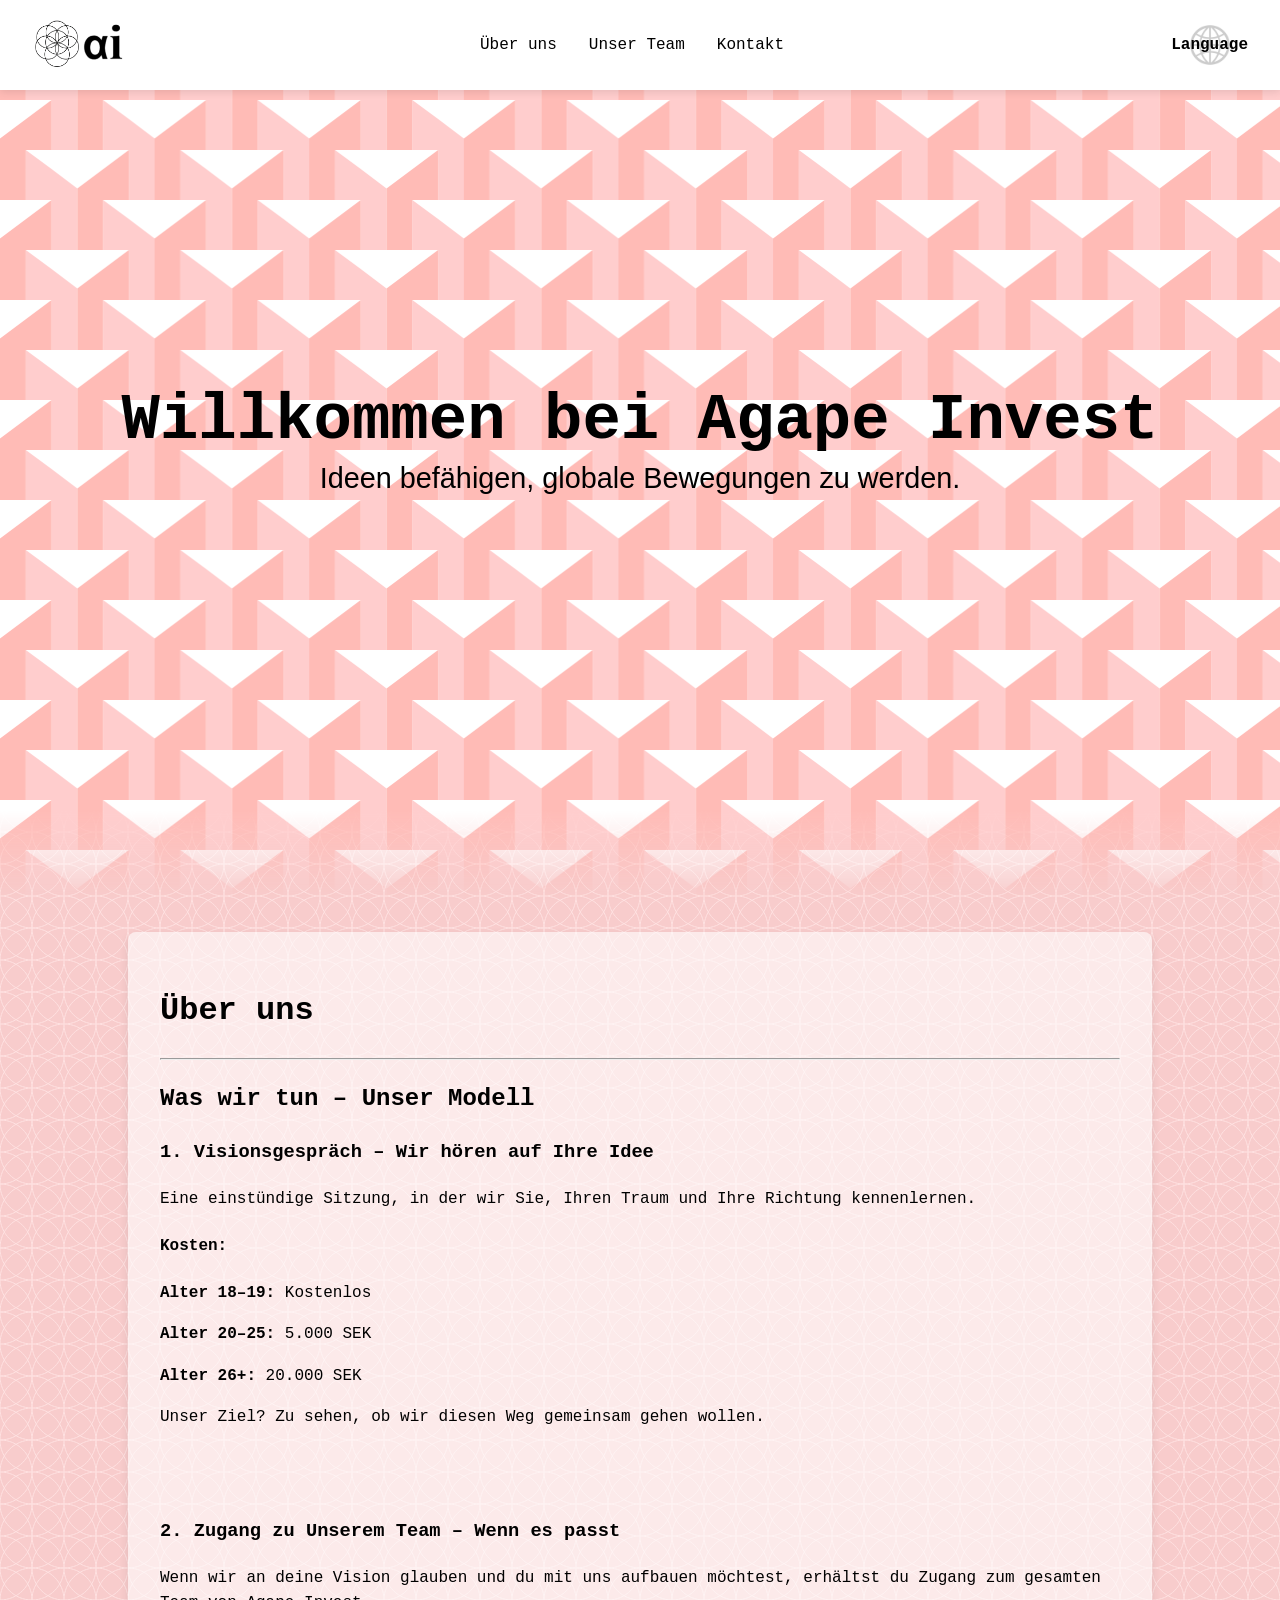
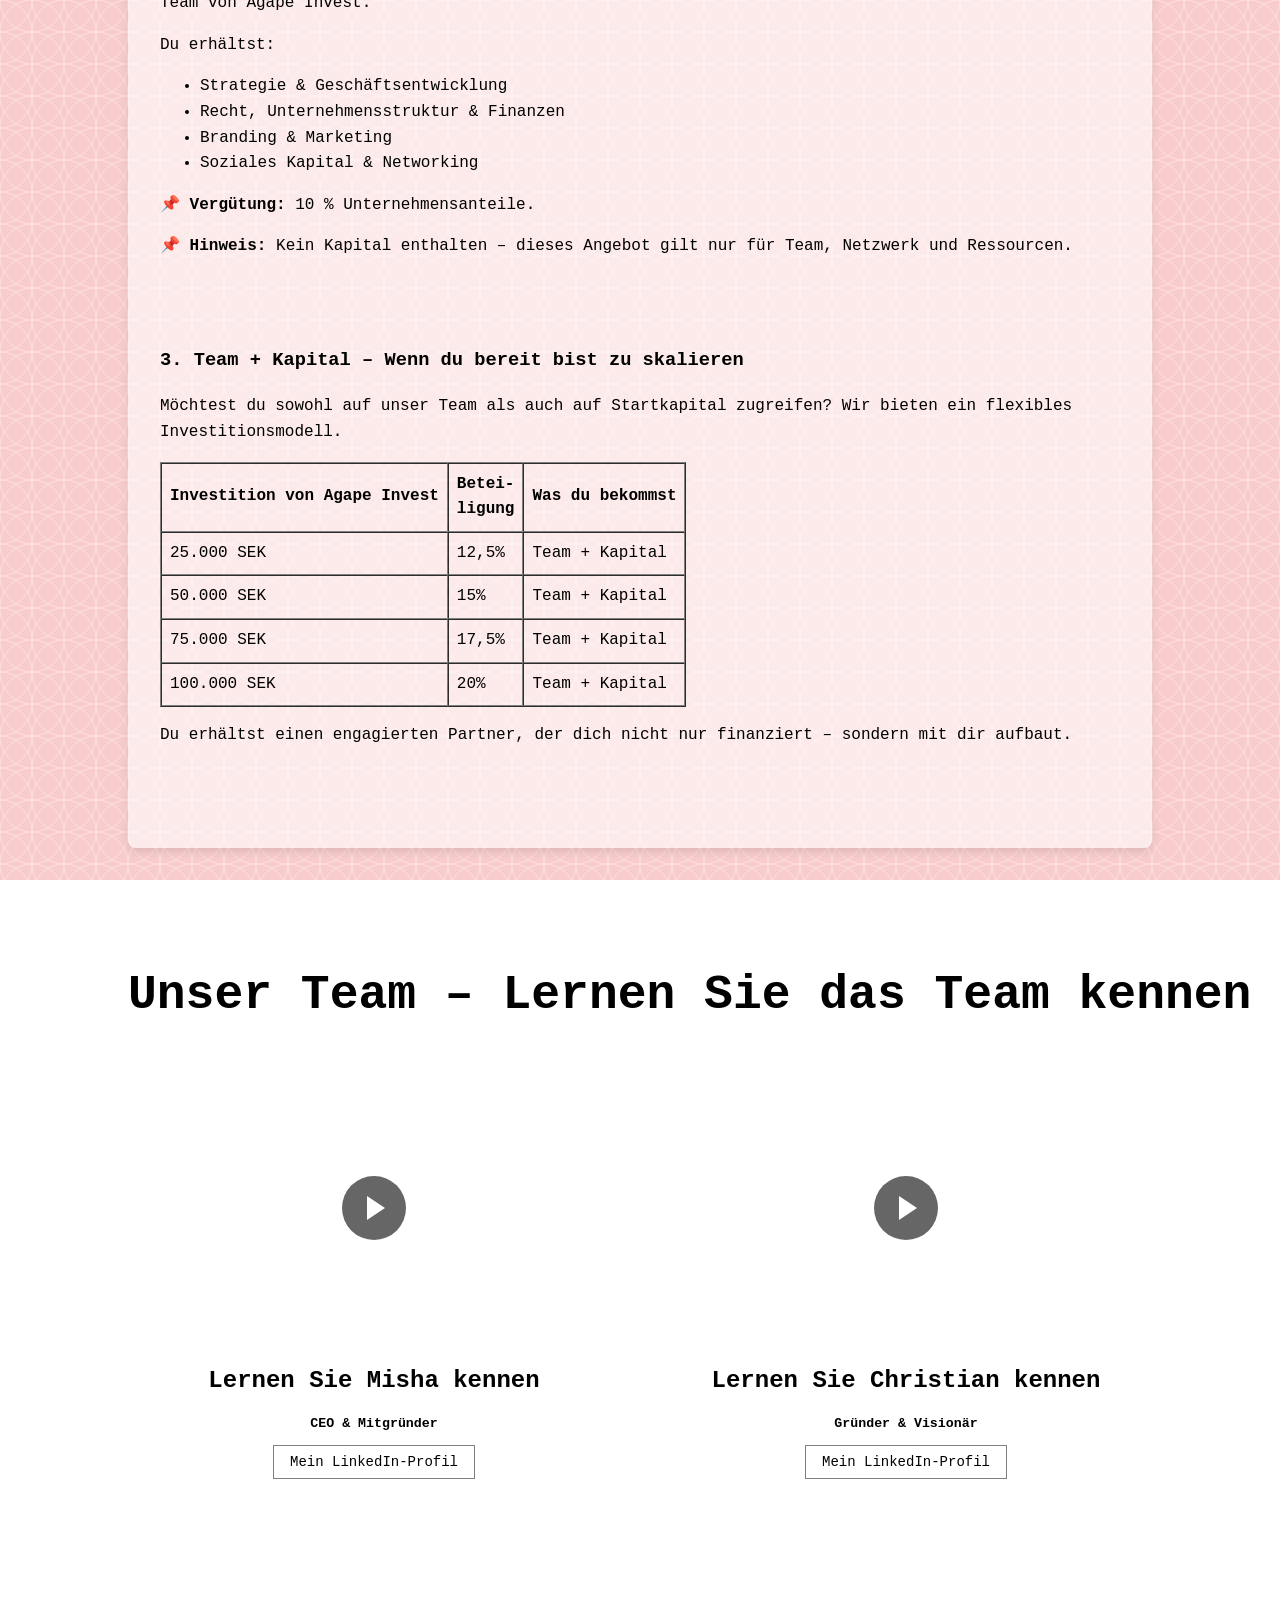
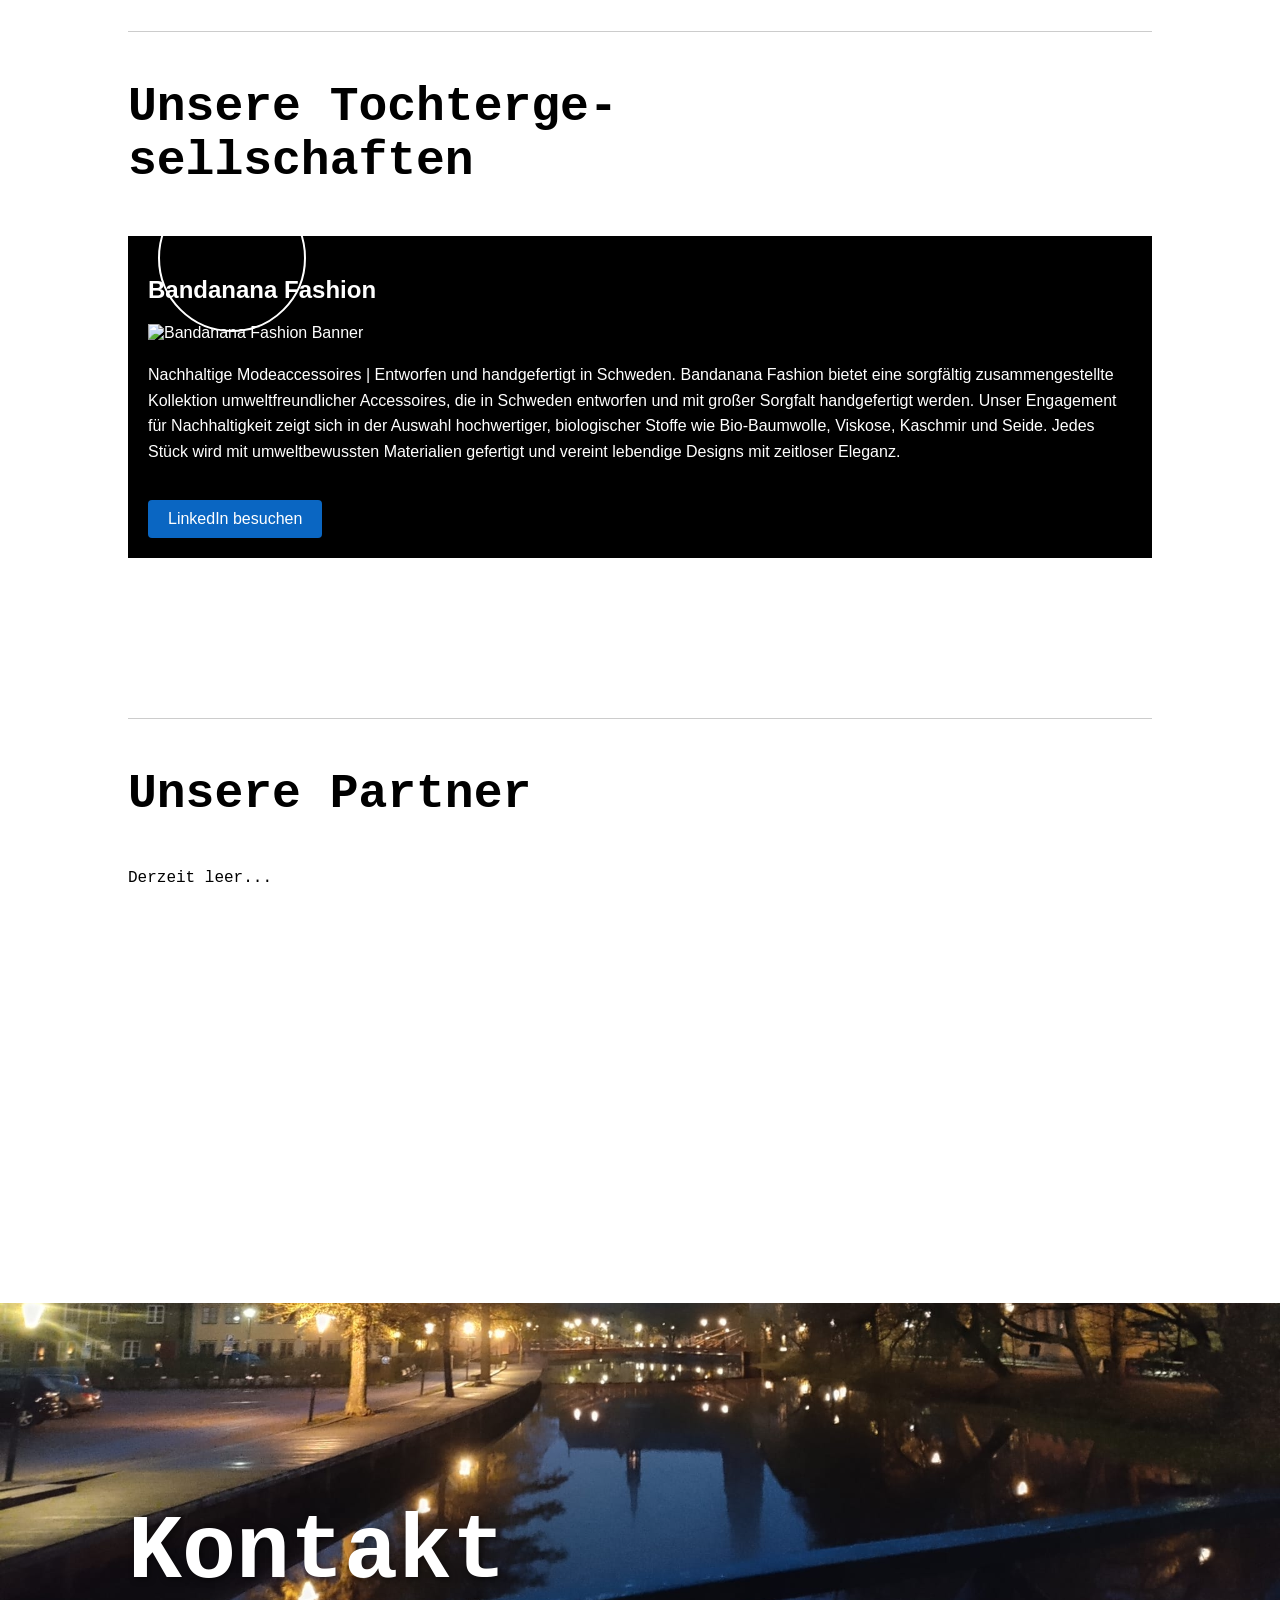
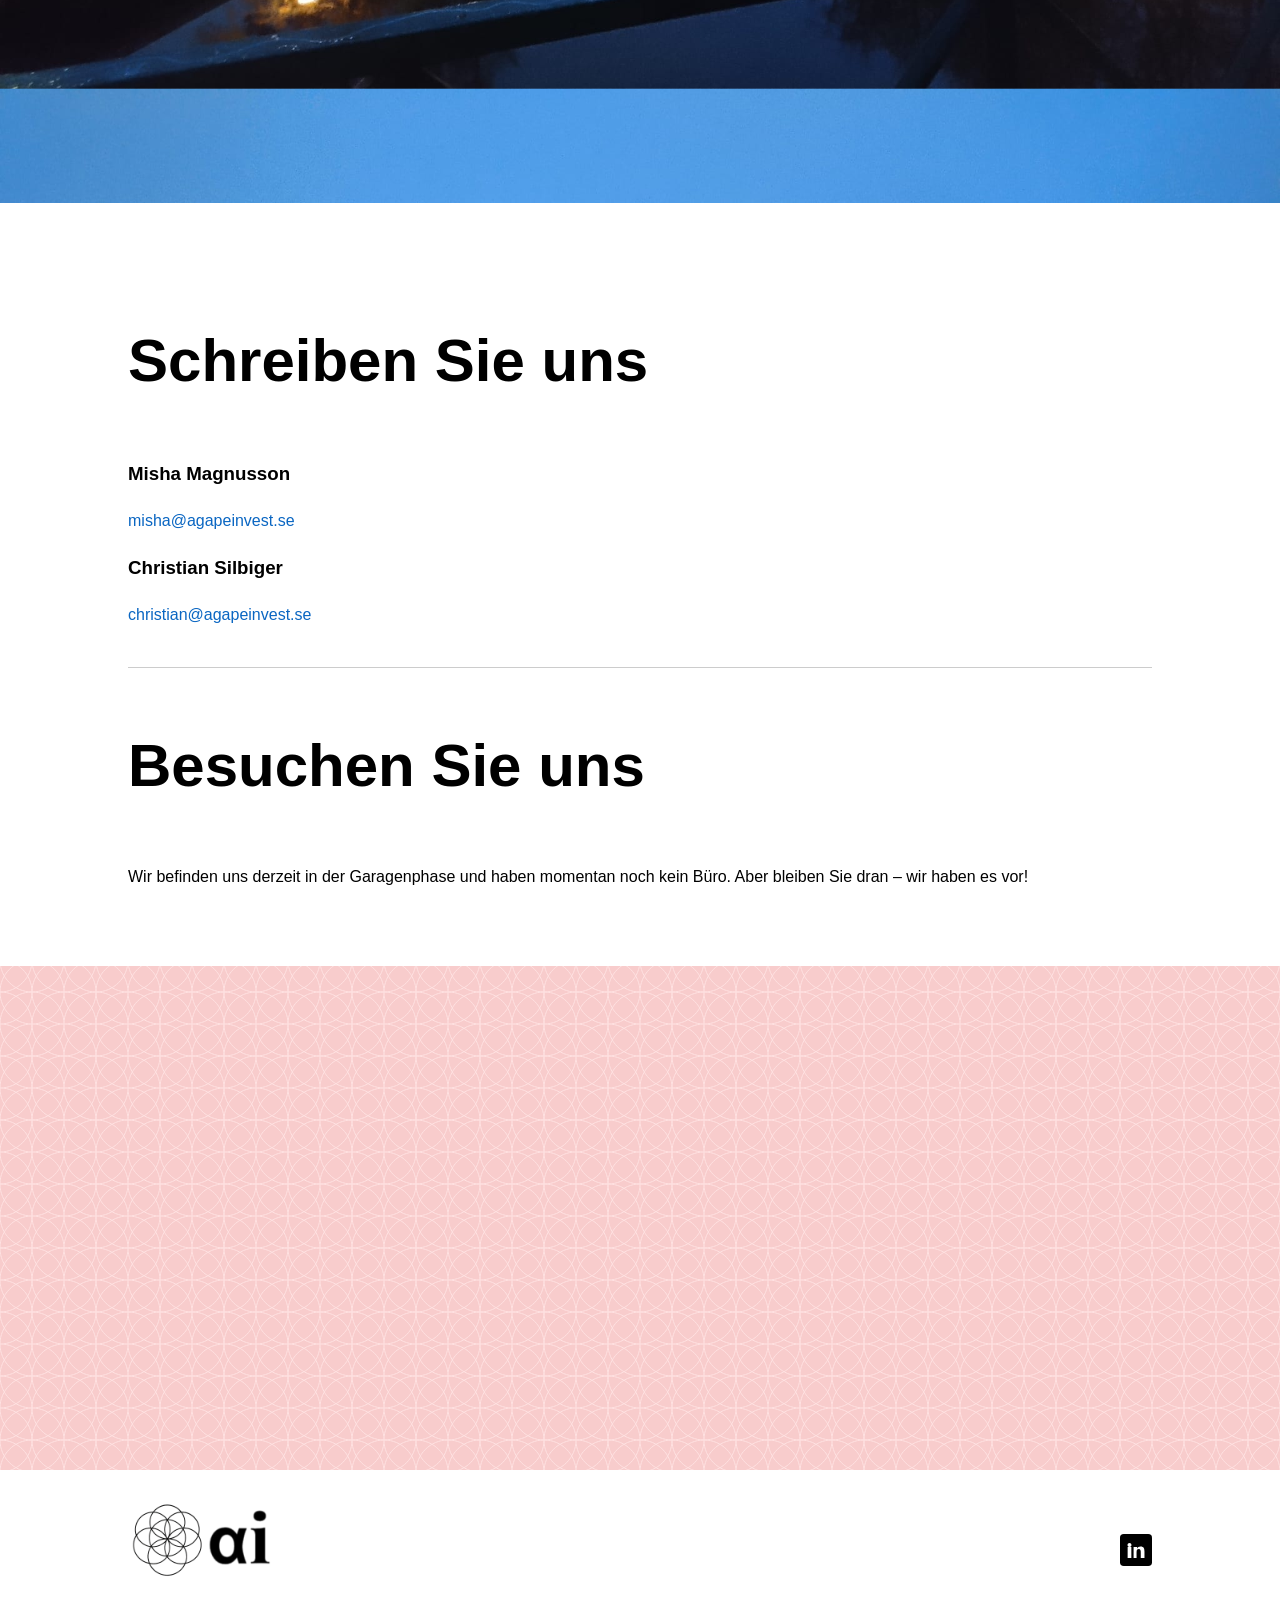
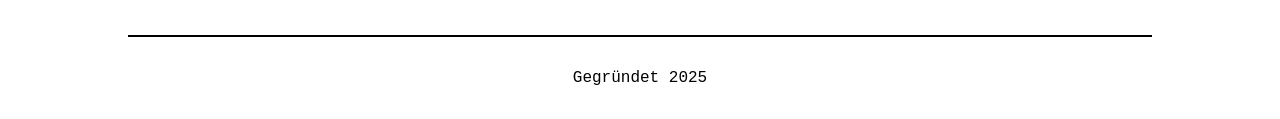
==== index-de.html @ a94f01c7 "yey les goo, its done" ====
<!DOCTYPE html>
<html lang="en">
  <head>
    <meta charset="UTF-8" />
    <meta name="viewport" content="width=device-width, initial-scale=1.0"/>
    <link rel="icon" type="image/jpeg" href="images/ai.jpeg">
    <title>Agape Invest</title>
    <link rel="stylesheet" href="styles/style.css">
    <link rel="stylesheet" href="styles/navbar/navbar.css">
    <link rel="stylesheet" href="styles/navbar/dropdown.css">
    <link rel="stylesheet" href="styles/navbar/language.css">
    <link rel="stylesheet" href="styles/hero.css">
    <link rel="stylesheet" href="styles/footer.css">
    <link rel="stylesheet" href="styles/our-team/our-team.css">
    <link rel="stylesheet" href="styles/our-team/videos.css">
    <link rel="stylesheet" href="styles/our-team/our-subsidiaries.css">
    <link rel="stylesheet" href="styles/our-team/our-partners.css">
    <link rel="stylesheet" href="styles/our-team/contact.css">
  </head>
  <body>
    <!--<header>Agape Invest</header>-->
    <div class="nav-wrapper">
      <nav id="nav">
        <div class="nav-images">
          <a href="" class="no-style">
            <img id="seed-img" src="images/seedai.png" class="nav-logo">
          </a>
        </div>
        <div class="nav-links">

          <div class="nav-about">
            <div class="dropdown">

              <a href="#about" class="nav-item">Über uns</a>
              <div class="menu">
                <div class="list">
                  <a href="#vision-meeting">Beginnen Sie mit einem Visionsgespräch</a>
                  <a href="#access-to-team">Zugang zu Team und Fachwissen</a>
                  <a href="#team-capital">Wachstum mit Kapital</a>
                </div>
              </div>

            </div>
          </div>

          <div class="nav-our-team">
            <div class="dropdown">

              <a href="#our-team" class="nav-item">Unser Team</a>
              <div class="menu">
                <div class="list">
                  <a href="#meet-the-team">Lernen Sie das Team kennen</a>
                  <a href="#our-subsidiaries">Unsere Tochtergesellschaften</a>
                  <a href="#our-partners">Unsere Partner</a>
                </div>
              </div>

            </div>
          </div>

          <div class="nav-contact">
            <div class="dropdown">

              <a href="#contact" class="nav-item">Kontakt</a>
              <div class="menu">
                <div class="list">
                  <a href="#mail-us">Mailen Sie uns</a>
                  <a href="#visit-us">Besuchen Sie uns</a>
                </div>
              </div>

            </div>
          </div>
        </div>
        <div class="nav-language">
          <div class="dropdown">

            <a href="javascript:void(0);" class="language-link"> <img src="images/language.png" alt="Globe Icon" class="lang-bg"> Language</a>
            <div class="menu">
              <div class="list">
                <a href="index.html">
                  <img src="images/flags/Flag_of_England_Flat_Round_Corner-128x128.webp" class="flag-bg" alt="English Flag">
                  <span>English</span>
                </a>
                <a href="index-sv.html">
                  <img src="images/flags/Flag_of_Sweden_Flat_Round_Corner-128x128.webp" class="flag-bg" alt="Swedish Flag">
                  <span>Swedish</span>
                </a>
                <a href="index-fr.html">
                  <img src="images/flags/Flag_of_France_Flat_Round_Corner-128x128.webp" class="flag-bg" alt="French Flag">
                  <span>French</span>
                </a>
                <a href="index-de.html">
                  <img src="images/flags/Flag_of_Austria_Flat_Round_Corner-128x128.webp" class="flag-bg" alt="German Flag">
                  <span>German</span>
                </a>
                <a href="index-es.html">
                  <img src="images/flags/Flag_of_Chile_Flat_Round_Corner-128x128.webp" class="flag-bg" alt="Spanish Flag">
                  <span>Spanish</span>
                </a>
              </div>
            </div>

          </div>
        </div>
      </nav>
    </div>



    <!--
    <div id="home" class="header-wrapper">
      <img src="images/agape.png" class="image left">
      <img src="images/seed.png" class="image center">
      <img src="images/invest.png" class="image right">
    </div>
    -->
    <section id="home" class="hero">
      <!-- <img src="images/seed.png" class="hero-bg" id="hero-bg" alt="Background Image" /> -->
      <div class="hero-content">
        <h1>Willkommen bei Agape Invest</h1>
        <p id="hero-text" class="typing-paragraph" data-full-text="Ideen befähigen, globale Bewegungen zu werden.">
          <span id="hero-line"></span><!-- <span class="cursor">|</span> -->
        </p>
      </div>
    </section>

    <!-- Centered red line! -->
    <!--
      <div style="
      position: fixed;
      top: 0;
      left: 50%;
      transform: translateX(-50%);
      width: 2px;
      height: 100vh;
      background-color: rgba(255, 0, 0, 0.8);
      z-index: 9999;
      pointer-events: none;
    "></div>
    -->

    <div class="content-box">
      <h1 id="about"> Über uns</h1>
      <hr>

      <h2>Was wir tun – Unser Modell</h2>

      <section id="vision-meeting" class="highlight-target">
        <h3>1. Visionsgespräch – Wir hören auf Ihre Idee</h3>
        <p>Eine einstündige Sitzung, in der wir Sie, Ihren Traum und Ihre Richtung kennenlernen.</p>
        <h4>Kosten:</h4>
        <p><strong>Alter 18–19:</strong> Kostenlos</p>
        <p><strong>Alter 20–25:</strong> 5.000 SEK</p>
        <p><strong>Alter 26+:</strong> 20.000 SEK</p>
        <p>Unser Ziel? Zu sehen, ob wir diesen Weg gemeinsam gehen wollen.</p>
        <br><br>
        </section>

        <section id="access-to-team" class="highlight-target">
          <h3>2. Zugang zu Unserem Team – Wenn es passt</h3>
          <p>Wenn wir an deine Vision glauben und du mit uns aufbauen möchtest, erhältst du Zugang zum gesamten Team von Agape Invest.</p>
          <p>Du erhältst:</p>
          <ul>
            <li>Strategie & Geschäftsentwicklung</li>
            <li>Recht, Unternehmensstruktur & Finanzen</li>
            <li>Branding & Marketing</li>
            <li>Soziales Kapital & Networking</li>
          </ul>
          <p>📌 <strong>Vergütung:</strong> 10 % Unternehmensanteile.</p>
          <p>📌 <strong>Hinweis:</strong> Kein Kapital enthalten – dieses Angebot gilt nur für Team, Netzwerk und Ressourcen.</p>
          <br><br>
        </section>

        <section id="team-capital" class="highlight-target">
          <h3>3. Team + Kapital – Wenn du bereit bist zu skalieren</h3>
          <p>Möchtest du sowohl auf unser Team als auch auf Startkapital zugreifen? Wir bieten ein flexibles Investitionsmodell.</p>

          <table border="1" cellpadding="8" cellspacing="0">
            <thead>
              <tr>
                <th>Investition von Agape Invest</th>
                <th>Betei-<br>ligung</th>
                <th>Was du bekommst</th>
              </tr>
            </thead>
            <tbody>
              <tr>
                <td>25.000 SEK</td>
                <td>12,5%</td>
                <td>Team + Kapital</td>
              </tr>
              <tr>
                <td>50.000 SEK</td>
                <td>15%</td>
                <td>Team + Kapital</td>
              </tr>
              <tr>
                <td>75.000 SEK</td>
                <td>17,5%</td>
                <td>Team + Kapital</td>
              </tr>
              <tr>
                <td>100.000 SEK</td>
                <td>20%</td>
                <td>Team + Kapital</td>
              </tr>
            </tbody>
          </table>

          <p>Du erhältst einen engagierten Partner, der dich nicht nur finanziert – sondern mit dir aufbaut.</p>
          <br><br>
        </section>


    </div>
    <section id="our-team">

      <section id="meet-the-team">
        <h1>Unser Team – Lernen Sie das Team kennen</h1>
        <div class="team-container">
          <div class="team-member">
            <div class="video-wrapper">

              <div class="video-hover-wrapper" data-video-id="C7T8dcr-il0">
                <div class="video-placeholder" style="background-image: url('https://img.youtube.com/vi/C7T8dcr-il0/maxresdefault.jpg');">
                  <div class="play-icon-circle">
                    <div class="play-triangle"></div>
                  </div>
                </div>
              </div>
            </div>

            <h2>Lernen Sie Misha kennen</h2>
            <h5>CEO & Mitgründer</h5>
            <a 
              href="https://www.linkedin.com/in/misha-magnusson/" 
              target="_blank" 
              rel="noopener noreferrer"
              class="my-linkedin-button">
              Mein LinkedIn-Profil
            </a>
          </div>
          <div class="team-member">
            <div class="video-wrapper">

              <div class="video-hover-wrapper" data-video-id="n7OD3JF3KKk">
                <div class="video-placeholder" style="background-image: url('https://img.youtube.com/vi/n7OD3JF3KKk/maxresdefault.jpg');">
                  <div class="play-icon-circle">
                    <div class="play-triangle"></div>
                  </div>
                </div>
              </div>

              

            </div>
            <h2>Lernen Sie Christian kennen</h2>
            <h5>Gründer & Visionär</h5>
            <a 
              href="https://www.linkedin.com/in/christian-c-silbiger-104395300/" 
              target="_blank" 
              rel="noopener noreferrer"
              class="my-linkedin-button">
              Mein LinkedIn-Profil
            </a>
          </div>
        </div>
      </section>

      <hr class="tray-divider"/>

      <section id="our-subsidiaries">
        <h1>Unsere Tochterge-<br>sellschaften</h1>
          <div class="subsidiaries-container">
          <div class="subsidiary-member">
            <h2>Bandanana Fashion</h2>
            <div class="banner-container">
              <img src="https://media.licdn.com/dms/image/v2/D4E3DAQGY0_gF3sNJtQ/image-scale_191_1128/B4EZbkVwMvGkAc-/0/1747587651090/bandanana_fashion_cover?e=1749643200&v=beta&t=gt-DUryI7_pTdpTUEeHLd0-GWGGUbxZAPQbKTUPE7W4" alt="Bandanana Fashion Banner" class="banner-image">
              <img src="https://media.licdn.com/dms/image/v2/D4E0BAQEj2wF5Yu1WlQ/company-logo_200_200/B4EZbmSu.9HAAI-/0/1747620393783?e=1754524800&v=beta&t=8MTlCr7wx345Im-RK-vePIahqhZpPleBPj4eEZo8wAA" alt="Bandanana Fashion Logo" class="profile-image">
            </div>
            <p>
              Nachhaltige Modeaccessoires | Entworfen und handgefertigt in Schweden. Bandanana Fashion bietet eine sorgfältig zusammengestellte Kollektion umweltfreundlicher Accessoires, die in Schweden entworfen und mit großer Sorgfalt handgefertigt werden. Unser Engagement für Nachhaltigkeit zeigt sich in der Auswahl hochwertiger, biologischer Stoffe wie Bio-Baumwolle, Viskose, Kaschmir und Seide. Jedes Stück wird mit umweltbewussten Materialien gefertigt und vereint lebendige Designs mit zeitloser Eleganz.
            </p>
            <a href="https://www.linkedin.com/company/bandanana-fashion/" target="_blank" class="linkedin-button">LinkedIn besuchen</a>
          </div>
        </div>
      </section>

      <hr class="tray-divider" />

      <section id="our-partners">
        <h1>Unsere Partner</h1>
        <p class="our-team-paragraph">Derzeit leer...</p>
      </section>


    </section>

    <section id="contact-banner">
      <h1>Kontakt</h1>
    </section>

    <section id="contact">
      <div class="contact-wrapper">

        <h2 id="mail-us">Schreiben Sie uns</h2>

        <div class="contact-person">
          <h3>Misha Magnusson</h3>
          <p><a href="mailto:misha@agapeinvest.se">misha@agapeinvest.se</a></p>
        </div>

        <div class="contact-person">
          <h3>Christian Silbiger</h3>
          <p><a href="mailto:christian@agapeinvest.se">christian@agapeinvest.se</a></p>
        </div>

        <hr class="tray-divider"/>

        <h2 id="visit-us">Besuchen Sie uns</h2>
        <p>
          Wir befinden uns derzeit in der Garagenphase und haben momentan noch kein Büro. Aber bleiben Sie dran – wir haben es vor!
        </p>
      </div>
    </section>

    <br><br><br><br><br><br><br><br><br><br><br><br><br><br><br><br><br><br><br><br><br><br><br><br><br><br><br><br>


    <script src="scripts/script.js"></script>
    <script src="scripts/highlight-on-click.js"></script>
    <script src="scripts/video-thumnails.js"></script>
    <script src="scripts/hero.js"></script>

    <footer class="footer">

      <div class="footer-bar">
        <div class="footer-logo">
          <img src="images/seedai.png">
        </div>

        <a href="https://www.linkedin.com/company/agape-invest/" target="_blank" class="linkedin-icon" aria-label="LinkedIn">
          <svg xmlns="http://www.w3.org/2000/svg" width="32" height="32" viewBox="0 0 34 34" fill="white">
            <rect width="34" height="34" rx="4" fill="black"/>
            <path d="M8.118 13.882H12.057V25.5H8.118V13.882ZM10.088 9.5C11.26 9.5 12.2 10.452 12.2 11.635C12.2 12.818 11.26 13.765 10.088 13.765C8.915 13.765 7.976 12.818 7.976 11.635C7.976 10.452 8.915 9.5 10.088 9.5ZM14.44 13.882H18.17V15.378H18.224C18.742 14.42 20.004 13.412 21.787 13.412C25.444 13.412 25.999 15.782 25.999 19.112V25.5H22.06V19.843C22.06 18.155 22.02 15.975 19.97 15.975C17.88 15.975 17.582 17.628 17.582 19.729V25.5H14.44V13.882Z" fill="white"/>
          </svg>
        </a>
      </div>

      <hr class="footer-line" />
      <p class="footer-text">Gegründet 2025</p>
    </footer>
  </body>
</html>
---- styles/style.css ----
html {
  scroll-padding-top: 19rem;
  scroll-behavior: smooth;
}
@media (max-width: 800px) {
  .nav-wrapper {
    font-size: 0.4rem !important;
  }
}
body {
  margin: 0;
  /* background-color: #34623F; */
  font-family: 'Courier New', Courier, monospace;
  /* background-image: url("data:image/svg+xml,<svg id='patternId' width='100%' height='100%' xmlns='http://www.w3.org/2000/svg'><defs><pattern id='a' patternUnits='userSpaceOnUse' width='70' height='8' patternTransform='scale(2) rotate(0)'><rect x='0' y='0' width='100%' height='100%' fill='hsla(240,6.7%,17.6%,1)'/><path d='M-.02 22c8.373 0 11.938-4.695 16.32-9.662C20.785 7.258 25.728 2 35 2c9.272 0 14.215 5.258 18.7 10.338C58.082 17.305 61.647 22 70.02 22M-.02 14.002C8.353 14 11.918 9.306 16.3 4.339 20.785-.742 25.728-6 35-6 44.272-6 49.215-.742 53.7 4.339c4.382 4.967 7.947 9.661 16.32 9.664M70 6.004c-8.373-.001-11.918-4.698-16.3-9.665C49.215-8.742 44.272-14 35-14c-9.272 0-14.215 5.258-18.7 10.339C11.918 1.306 8.353 6-.02 6.002'  stroke-width='1' stroke='%2334623fff' fill='none'/></pattern></defs><rect width='800%' height='800%' transform='translate(0,0)' fill='url(%23a)'/></svg>") */
  /* background-image: url("data:image/svg+xml,<svg id='patternId' width='100%' height='100%' xmlns='http://www.w3.org/2000/svg'><defs><pattern id='a' patternUnits='userSpaceOnUse' width='50' height='50' patternTransform='scale(2) rotate(0)'><rect x='0' y='0' width='100%' height='100%' fill='hsla(240,6.7%,17.6%,1)'/><path d='M0 3a22 22 0 1 0 22 22c0-1.15-.17-2.24-.34-3.33-.36-.06-.74-.05-1.1-.12-.32-.07-.62-.21-.94-.29.23 1.21.38 2.46.38 3.74A20 20 0 1 1 0 5.01c1.28 0 2.53.15 3.74.37-.08-.32-.23-.62-.3-.95-.06-.35-.04-.74-.1-1.1C2.24 3.17 1.15 3 0 3Zm50 0a22 22 0 0 0-22 22c0 1.15.17 2.24.34 3.33.36.06.74.05 1.1.12.32.07.62.21.94.29A20.02 20.02 0 0 1 30 25 20 20 0 0 1 50 5.01 20 20 0 1 1 50 45a20.1 20.1 0 0 1-3.74-.38c.08.33.23.62.3.95.06.35.04.73.1 1.1 1.1.16 2.2.33 3.34.33a22 22 0 1 0 0-44ZM0 7a18 18 0 1 0 18 18c0-1.54-.25-3.01-.61-4.43-.31-.12-.65-.17-.95-.3-.52-.22-.98-.54-1.48-.8A15.87 15.87 0 0 1 16 25 16 16 0 1 1 0 9c1.95 0 3.8.4 5.53 1.04-.26-.5-.58-.95-.8-1.48-.13-.3-.18-.64-.3-.94A17.86 17.86 0 0 0 0 7Zm50 0a18 18 0 0 0-18 18c0 1.54.25 3.01.61 4.43.32.12.66.17.96.3.52.22.97.54 1.47.8A15.87 15.87 0 0 1 34 25a16 16 0 1 1 16 16c-1.95 0-3.8-.4-5.53-1.04.26.5.58.95.8 1.48.13.3.18.64.3.95 1.41.36 2.88.61 4.43.61a18 18 0 0 0 0-36ZM0 11a14 14 0 1 0 14 14 13.9 13.9 0 0 0-2.23-7.52c-.8-.61-1.61-1.21-2.32-1.93-.72-.7-1.32-1.52-1.93-2.33A13.9 13.9 0 0 0 0 11Zm50 0a14 14 0 0 0-14 14 13.9 13.9 0 0 0 2.23 7.52c.8.61 1.62 1.21 2.33 1.92s1.31 1.53 1.92 2.33A13.9 13.9 0 0 0 50 39a14 14 0 0 0 0-28ZM0 13.03A11.94 11.94 0 0 1 12 25a12 12 0 0 1-24 0A12 12 0 0 1 0 13.03Zm50 0A11.94 11.94 0 0 1 62 25a12 12 0 0 1-24 0 12 12 0 0 1 12-11.97ZM0 15a10 10 0 1 0 0 20 10 10 0 0 0 0-20Zm50 0a10 10 0 1 0 0 20 10 10 0 0 0 0-20zM0 17a8 8 0 1 1 0 16 8 8 0 0 1 0-16zm50 0a8 8 0 1 1 0 16 8 8 0 0 1 0-16zM0 19a6 6 0 1 0 0 12 6 6 0 0 0 0-12Zm50 0a6 6 0 1 0 0 12 6 6 0 0 0 0-12zM0 21a4 4 0 1 1 0 8 4 4 0 0 1 0-8zm50 0a4 4 0 1 1 0 8 4 4 0 0 1 0-8z'  stroke-width='1' stroke='none' fill='hsla(47,80.9%,61%,1)'/><path d='M25-22a22 22 0 1 0 0 44c1.15 0 2.24-.17 3.33-.34.06-.36.05-.74.12-1.1.07-.32.21-.62.29-.94-1.21.23-2.46.38-3.74.38A20 20 0 1 1 45 0c0 1.28-.15 2.52-.38 3.74.33-.08.62-.23.95-.3.35-.06.73-.04 1.1-.1.16-1.1.33-2.19.33-3.34a22 22 0 0 0-22-22Zm0 4a18 18 0 1 0 0 36c1.54 0 3.01-.25 4.43-.61.12-.31.17-.65.3-.95.22-.52.54-.98.8-1.48A15.87 15.87 0 0 1 25 16 16 16 0 1 1 41 0c0 1.95-.4 3.8-1.04 5.53.5-.26.95-.58 1.48-.8.3-.13.64-.18.95-.3.36-1.41.61-2.88.61-4.43a18 18 0 0 0-18-18Zm0 4a14 14 0 0 0 0 28 13.9 13.9 0 0 0 7.52-2.23c.61-.8 1.21-1.61 1.92-2.32.71-.72 1.53-1.32 2.33-1.93A13.9 13.9 0 0 0 39 0a14 14 0 0 0-14-14Zm0 2.03A11.94 11.94 0 0 1 37 0a12 12 0 0 1-24 0 12 12 0 0 1 12-11.97ZM25-10a10 10 0 1 0 0 20 10 10 0 0 0 0-20zm0 2a8 8 0 1 1 0 16 8 8 0 0 1 0-16zm0 2a6 6 0 1 0 0 12 6 6 0 0 0 0-12zm0 2a4 4 0 1 1 0 8 4 4 0 0 1 0-8zm0 32c-1.15 0-2.24.17-3.33.34-.06.36-.05.74-.12 1.1-.07.33-.21.63-.3.95 1.22-.23 2.46-.38 3.75-.38A20 20 0 1 1 5 50c0-1.28.15-2.52.38-3.74-.33.08-.62.23-.95.3-.35.06-.73.04-1.1.1C3.17 47.77 3 48.85 3 50a22 22 0 1 0 22-22Zm0 4c-1.54 0-3.01.26-4.43.63-.12.3-.17.63-.3.93-.22.52-.54.98-.8 1.48A15.87 15.87 0 0 1 25 34 16 16 0 1 1 9 50c0-1.95.4-3.8 1.04-5.53-.5.26-.95.58-1.48.8-.3.13-.64.18-.95.3A17.84 17.84 0 0 0 7 50a18 18 0 1 0 18-18Zm0 4a13.9 13.9 0 0 0-7.52 2.23c-.61.8-1.21 1.62-1.93 2.33-.7.71-1.52 1.31-2.33 1.92A13.9 13.9 0 0 0 11 50a14 14 0 1 0 14-14Zm0 2.03A11.94 11.94 0 0 1 37 50a12 12 0 0 1-24 0 12 12 0 0 1 12-11.97ZM25 40a10 10 0 1 0 0 20 10 10 0 0 0 0-20Zm0 2a8 8 0 1 1 0 16 8 8 0 0 1 0-16zm0 2a6 6 0 1 0 0 12 6 6 0 0 0 0-12zm0 2a4 4 0 1 1 0 8 4 4 0 0 1 0-8z'  stroke-width='1' stroke='none' fill='%2334623fff'/></pattern></defs><rect width='800%' height='800%' transform='translate(0,0)' fill='url(%23a)'/></svg>") */
  /* background-image: url("data:image/svg+xml,<svg id='patternId' width='100%' height='100%' xmlns='http://www.w3.org/2000/svg'><defs><pattern id='a' patternUnits='userSpaceOnUse' width='50' height='50' patternTransform='scale(2) rotate(0)'><rect x='0' y='0' width='100%' height='100%' fill='%23261132ff'/><path d='M0 3a22 22 0 1 0 22 22c0-1.15-.17-2.24-.34-3.33-.36-.06-.74-.05-1.1-.12-.32-.07-.62-.21-.94-.29.23 1.21.38 2.46.38 3.74A20 20 0 1 1 0 5.01c1.28 0 2.53.15 3.74.37-.08-.32-.23-.62-.3-.95-.06-.35-.04-.74-.1-1.1C2.24 3.17 1.15 3 0 3Zm50 0a22 22 0 0 0-22 22c0 1.15.17 2.24.34 3.33.36.06.74.05 1.1.12.32.07.62.21.94.29A20.02 20.02 0 0 1 30 25 20 20 0 0 1 50 5.01 20 20 0 1 1 50 45a20.1 20.1 0 0 1-3.74-.38c.08.33.23.62.3.95.06.35.04.73.1 1.1 1.1.16 2.2.33 3.34.33a22 22 0 1 0 0-44ZM0 7a18 18 0 1 0 18 18c0-1.54-.25-3.01-.61-4.43-.31-.12-.65-.17-.95-.3-.52-.22-.98-.54-1.48-.8A15.87 15.87 0 0 1 16 25 16 16 0 1 1 0 9c1.95 0 3.8.4 5.53 1.04-.26-.5-.58-.95-.8-1.48-.13-.3-.18-.64-.3-.94A17.86 17.86 0 0 0 0 7Zm50 0a18 18 0 0 0-18 18c0 1.54.25 3.01.61 4.43.32.12.66.17.96.3.52.22.97.54 1.47.8A15.87 15.87 0 0 1 34 25a16 16 0 1 1 16 16c-1.95 0-3.8-.4-5.53-1.04.26.5.58.95.8 1.48.13.3.18.64.3.95 1.41.36 2.88.61 4.43.61a18 18 0 0 0 0-36ZM0 11a14 14 0 1 0 14 14 13.9 13.9 0 0 0-2.23-7.52c-.8-.61-1.61-1.21-2.32-1.93-.72-.7-1.32-1.52-1.93-2.33A13.9 13.9 0 0 0 0 11Zm50 0a14 14 0 0 0-14 14 13.9 13.9 0 0 0 2.23 7.52c.8.61 1.62 1.21 2.33 1.92s1.31 1.53 1.92 2.33A13.9 13.9 0 0 0 50 39a14 14 0 0 0 0-28ZM0 13.03A11.94 11.94 0 0 1 12 25a12 12 0 0 1-24 0A12 12 0 0 1 0 13.03Zm50 0A11.94 11.94 0 0 1 62 25a12 12 0 0 1-24 0 12 12 0 0 1 12-11.97ZM0 15a10 10 0 1 0 0 20 10 10 0 0 0 0-20Zm50 0a10 10 0 1 0 0 20 10 10 0 0 0 0-20zM0 17a8 8 0 1 1 0 16 8 8 0 0 1 0-16zm50 0a8 8 0 1 1 0 16 8 8 0 0 1 0-16zM0 19a6 6 0 1 0 0 12 6 6 0 0 0 0-12Zm50 0a6 6 0 1 0 0 12 6 6 0 0 0 0-12zM0 21a4 4 0 1 1 0 8 4 4 0 0 1 0-8zm50 0a4 4 0 1 1 0 8 4 4 0 0 1 0-8z'  stroke-width='1' stroke='none' fill='%23d8d8f6ff'/><path d='M25-22a22 22 0 1 0 0 44c1.15 0 2.24-.17 3.33-.34.06-.36.05-.74.12-1.1.07-.32.21-.62.29-.94-1.21.23-2.46.38-3.74.38A20 20 0 1 1 45 0c0 1.28-.15 2.52-.38 3.74.33-.08.62-.23.95-.3.35-.06.73-.04 1.1-.1.16-1.1.33-2.19.33-3.34a22 22 0 0 0-22-22Zm0 4a18 18 0 1 0 0 36c1.54 0 3.01-.25 4.43-.61.12-.31.17-.65.3-.95.22-.52.54-.98.8-1.48A15.87 15.87 0 0 1 25 16 16 16 0 1 1 41 0c0 1.95-.4 3.8-1.04 5.53.5-.26.95-.58 1.48-.8.3-.13.64-.18.95-.3.36-1.41.61-2.88.61-4.43a18 18 0 0 0-18-18Zm0 4a14 14 0 0 0 0 28 13.9 13.9 0 0 0 7.52-2.23c.61-.8 1.21-1.61 1.92-2.32.71-.72 1.53-1.32 2.33-1.93A13.9 13.9 0 0 0 39 0a14 14 0 0 0-14-14Zm0 2.03A11.94 11.94 0 0 1 37 0a12 12 0 0 1-24 0 12 12 0 0 1 12-11.97ZM25-10a10 10 0 1 0 0 20 10 10 0 0 0 0-20zm0 2a8 8 0 1 1 0 16 8 8 0 0 1 0-16zm0 2a6 6 0 1 0 0 12 6 6 0 0 0 0-12zm0 2a4 4 0 1 1 0 8 4 4 0 0 1 0-8zm0 32c-1.15 0-2.24.17-3.33.34-.06.36-.05.74-.12 1.1-.07.33-.21.63-.3.95 1.22-.23 2.46-.38 3.75-.38A20 20 0 1 1 5 50c0-1.28.15-2.52.38-3.74-.33.08-.62.23-.95.3-.35.06-.73.04-1.1.1C3.17 47.77 3 48.85 3 50a22 22 0 1 0 22-22Zm0 4c-1.54 0-3.01.26-4.43.63-.12.3-.17.63-.3.93-.22.52-.54.98-.8 1.48A15.87 15.87 0 0 1 25 34 16 16 0 1 1 9 50c0-1.95.4-3.8 1.04-5.53-.5.26-.95.58-1.48.8-.3.13-.64.18-.95.3A17.84 17.84 0 0 0 7 50a18 18 0 1 0 18-18Zm0 4a13.9 13.9 0 0 0-7.52 2.23c-.61.8-1.21 1.62-1.93 2.33-.7.71-1.52 1.31-2.33 1.92A13.9 13.9 0 0 0 11 50a14 14 0 1 0 14-14Zm0 2.03A11.94 11.94 0 0 1 37 50a12 12 0 0 1-24 0 12 12 0 0 1 12-11.97ZM25 40a10 10 0 1 0 0 20 10 10 0 0 0 0-20Zm0 2a8 8 0 1 1 0 16 8 8 0 0 1 0-16zm0 2a6 6 0 1 0 0 12 6 6 0 0 0 0-12zm0 2a4 4 0 1 1 0 8 4 4 0 0 1 0-8z'  stroke-width='1' stroke='none' fill='%233e2f5bff'/></pattern></defs><rect width='800%' height='800%' transform='translate(0,0)' fill='url(%23a)'/></svg>") */
  /* background-image: url("data:image/svg+xml,<svg id='patternId' width='100%' height='100%' xmlns='http://www.w3.org/2000/svg'><defs><pattern id='a' patternUnits='userSpaceOnUse' width='50' height='50' patternTransform='scale(2) rotate(0)'><rect x='0' y='0' width='100%' height='100%' fill='%2334623fff'/><path d='M0 3a22 22 0 1 0 22 22c0-1.15-.17-2.24-.34-3.33-.36-.06-.74-.05-1.1-.12-.32-.07-.62-.21-.94-.29.23 1.21.38 2.46.38 3.74A20 20 0 1 1 0 5.01c1.28 0 2.53.15 3.74.37-.08-.32-.23-.62-.3-.95-.06-.35-.04-.74-.1-1.1C2.24 3.17 1.15 3 0 3Zm50 0a22 22 0 0 0-22 22c0 1.15.17 2.24.34 3.33.36.06.74.05 1.1.12.32.07.62.21.94.29A20.02 20.02 0 0 1 30 25 20 20 0 0 1 50 5.01 20 20 0 1 1 50 45a20.1 20.1 0 0 1-3.74-.38c.08.33.23.62.3.95.06.35.04.73.1 1.1 1.1.16 2.2.33 3.34.33a22 22 0 1 0 0-44ZM0 7a18 18 0 1 0 18 18c0-1.54-.25-3.01-.61-4.43-.31-.12-.65-.17-.95-.3-.52-.22-.98-.54-1.48-.8A15.87 15.87 0 0 1 16 25 16 16 0 1 1 0 9c1.95 0 3.8.4 5.53 1.04-.26-.5-.58-.95-.8-1.48-.13-.3-.18-.64-.3-.94A17.86 17.86 0 0 0 0 7Zm50 0a18 18 0 0 0-18 18c0 1.54.25 3.01.61 4.43.32.12.66.17.96.3.52.22.97.54 1.47.8A15.87 15.87 0 0 1 34 25a16 16 0 1 1 16 16c-1.95 0-3.8-.4-5.53-1.04.26.5.58.95.8 1.48.13.3.18.64.3.95 1.41.36 2.88.61 4.43.61a18 18 0 0 0 0-36ZM0 11a14 14 0 1 0 14 14 13.9 13.9 0 0 0-2.23-7.52c-.8-.61-1.61-1.21-2.32-1.93-.72-.7-1.32-1.52-1.93-2.33A13.9 13.9 0 0 0 0 11Zm50 0a14 14 0 0 0-14 14 13.9 13.9 0 0 0 2.23 7.52c.8.61 1.62 1.21 2.33 1.92s1.31 1.53 1.92 2.33A13.9 13.9 0 0 0 50 39a14 14 0 0 0 0-28ZM0 13.03A11.94 11.94 0 0 1 12 25a12 12 0 0 1-24 0A12 12 0 0 1 0 13.03Zm50 0A11.94 11.94 0 0 1 62 25a12 12 0 0 1-24 0 12 12 0 0 1 12-11.97ZM0 15a10 10 0 1 0 0 20 10 10 0 0 0 0-20Zm50 0a10 10 0 1 0 0 20 10 10 0 0 0 0-20zM0 17a8 8 0 1 1 0 16 8 8 0 0 1 0-16zm50 0a8 8 0 1 1 0 16 8 8 0 0 1 0-16zM0 19a6 6 0 1 0 0 12 6 6 0 0 0 0-12Zm50 0a6 6 0 1 0 0 12 6 6 0 0 0 0-12zM0 21a4 4 0 1 1 0 8 4 4 0 0 1 0-8zm50 0a4 4 0 1 1 0 8 4 4 0 0 1 0-8z'  stroke-width='1' stroke='none' fill='%2359c9a5ff'/><path d='M25-22a22 22 0 1 0 0 44c1.15 0 2.24-.17 3.33-.34.06-.36.05-.74.12-1.1.07-.32.21-.62.29-.94-1.21.23-2.46.38-3.74.38A20 20 0 1 1 45 0c0 1.28-.15 2.52-.38 3.74.33-.08.62-.23.95-.3.35-.06.73-.04 1.1-.1.16-1.1.33-2.19.33-3.34a22 22 0 0 0-22-22Zm0 4a18 18 0 1 0 0 36c1.54 0 3.01-.25 4.43-.61.12-.31.17-.65.3-.95.22-.52.54-.98.8-1.48A15.87 15.87 0 0 1 25 16 16 16 0 1 1 41 0c0 1.95-.4 3.8-1.04 5.53.5-.26.95-.58 1.48-.8.3-.13.64-.18.95-.3.36-1.41.61-2.88.61-4.43a18 18 0 0 0-18-18Zm0 4a14 14 0 0 0 0 28 13.9 13.9 0 0 0 7.52-2.23c.61-.8 1.21-1.61 1.92-2.32.71-.72 1.53-1.32 2.33-1.93A13.9 13.9 0 0 0 39 0a14 14 0 0 0-14-14Zm0 2.03A11.94 11.94 0 0 1 37 0a12 12 0 0 1-24 0 12 12 0 0 1 12-11.97ZM25-10a10 10 0 1 0 0 20 10 10 0 0 0 0-20zm0 2a8 8 0 1 1 0 16 8 8 0 0 1 0-16zm0 2a6 6 0 1 0 0 12 6 6 0 0 0 0-12zm0 2a4 4 0 1 1 0 8 4 4 0 0 1 0-8zm0 32c-1.15 0-2.24.17-3.33.34-.06.36-.05.74-.12 1.1-.07.33-.21.63-.3.95 1.22-.23 2.46-.38 3.75-.38A20 20 0 1 1 5 50c0-1.28.15-2.52.38-3.74-.33.08-.62.23-.95.3-.35.06-.73.04-1.1.1C3.17 47.77 3 48.85 3 50a22 22 0 1 0 22-22Zm0 4c-1.54 0-3.01.26-4.43.63-.12.3-.17.63-.3.93-.22.52-.54.98-.8 1.48A15.87 15.87 0 0 1 25 34 16 16 0 1 1 9 50c0-1.95.4-3.8 1.04-5.53-.5.26-.95.58-1.48.8-.3.13-.64.18-.95.3A17.84 17.84 0 0 0 7 50a18 18 0 1 0 18-18Zm0 4a13.9 13.9 0 0 0-7.52 2.23c-.61.8-1.21 1.62-1.93 2.33-.7.71-1.52 1.31-2.33 1.92A13.9 13.9 0 0 0 11 50a14 14 0 1 0 14-14Zm0 2.03A11.94 11.94 0 0 1 37 50a12 12 0 0 1-24 0 12 12 0 0 1 12-11.97ZM25 40a10 10 0 1 0 0 20 10 10 0 0 0 0-20Zm0 2a8 8 0 1 1 0 16 8 8 0 0 1 0-16zm0 2a6 6 0 1 0 0 12 6 6 0 0 0 0-12zm0 2a4 4 0 1 1 0 8 4 4 0 0 1 0-8z'  stroke-width='1' stroke='none' fill='%2354e39eff'/></pattern></defs><rect width='800%' height='800%' transform='translate(0,0)' fill='url(%23a)'/></svg>") */
  /* background-image: url("data:image/svg+xml,<svg id='patternId' width='100%' height='100%' xmlns='http://www.w3.org/2000/svg'><defs><pattern id='a' patternUnits='userSpaceOnUse' width='63.597' height='31.2' patternTransform='scale(2) rotate(0)'><rect x='0' y='0' width='100%' height='100%' fill='%2334623fff'/><path d='M-18.807 20.529 13.075 2.12s8.136-4.064 15.103 4.08m-51.692 11.622L13.075-3.304S21.21-7.368 28.178.776m-55.367 14.947L13.075-7.648s8.136-4.064 15.103 4.08M44.79 20.529 76.672 2.12s8.136-4.064 15.103 4.08M40.083 17.823 76.672-3.304s8.136-4.064 15.103 4.08M36.408 15.723 76.672-7.648s8.136-4.064 15.103 4.08M-18.807 51.728l31.882-18.407s8.136-4.064 15.103 4.08m-51.692 11.622 36.589-21.127s8.136-4.064 15.103 4.08m-55.367 14.947 40.264-23.371s8.136-4.064 15.103 4.08M44.79 51.728l31.882-18.407s8.136-4.064 15.103 4.08M40.083 49.023l36.589-21.127s8.136-4.064 15.103 4.08M36.408 46.923l40.264-23.371s8.136-4.064 15.103 4.08'  stroke-linecap='square' stroke-width='1' stroke='%232a5033ff' fill='none'/><path d='M-3.962 2.298-41-19.052s-8.137-4.063-15.104 4.08M-.062.023-41-23.396s-8.137-4.063-15.104 4.08M54.682 4.9 22.596-13.626S14.46-17.69 7.493-9.546M59.635 2.298l-37.038-21.35s-8.137-4.063-15.103 4.08M63.535.023 22.597-23.396s-8.137-4.063-15.103 4.08M-3.962 33.498-41 12.148s-8.137-4.063-15.104 4.08M-.062 31.223-41 7.804s-8.137-4.063-15.104 4.08M54.682 36.098 22.596 17.574s-8.136-4.064-15.103 4.08m52.142 11.844-37.038-21.35s-8.137-4.063-15.103 4.08m56.041 14.995L22.597 7.804s-8.137-4.063-15.103 4.08'  stroke-linecap='square' stroke-width='1' stroke='%232a5033ff' fill='none'/></pattern></defs><rect width='800%' height='800%' transform='translate(0,0)' fill='url(%23a)'/></svg>") */
  /* background-image: url("data:image/svg+xml,<svg id='patternId' width='100%' height='100%' xmlns='http://www.w3.org/2000/svg'><defs><pattern id='a' patternUnits='userSpaceOnUse' width='25' height='13' patternTransform='scale(2) rotate(0)'><rect x='0' y='0' width='100%' height='100%' fill='%2333613eff'/><path d='M15.044 22.25a2.5 2.5 0 01-2.5 2.5 2.5 2.5 0 01-2.5-2.5 2.5 2.5 0 012.5-2.5 2.5 2.5 0 012.5 2.5m2.5 0a5 5 0 01-5 5 5 5 0 01-5-5 5 5 0 015-5 5 5 0 015 5m2.5 0a7.5 7.5 0 01-7.5 7.5 7.5 7.5 0 01-7.5-7.5 7.5 7.5 0 017.5-7.5 7.5 7.5 0 017.5 7.5m2.5 0a10 10 0 01-10 10 10 10 0 01-10-10 10 10 0 0110-10 10 10 0 0110 10m2.5 0a12.5 12.5 0 01-12.5 12.5 12.5 12.5 0 01-12.5-12.5 12.5 12.5 0 0112.5-12.5 12.5 12.5 0 0112.5 12.5m0-9a2.5 2.5 0 00-2.363 1.688 12.5 12.5 0 011.672 3.212 12.5 12.5 0 010 .002 2.5 2.5 0 00.69.098 2.5 2.5 0 002.5-2.5 2.5 2.5 0 00-2.5-2.5zm0-2.5a5 5 0 00-4.143 2.203 12.5 12.5 0 014.053 7.795 5 5 0 00.09.002 5 5 0 005-5 5 5 0 00-5-5zm-.037-2.5a7.5 7.5 0 00-6.125 3.227 12.5 12.5 0 016.162 10.773 12.5 12.5 0 01-.041 1 7.5 7.5 0 00.04 0 7.5 7.5 0 007.5-7.5 7.5 7.5 0 00-7.5-7.5 7.5 7.5 0 00-.036 0zm.017-2.5a10 10 0 00-8.441 4.672 12.5 12.5 0 018.46 11.828 12.5 12.5 0 01-.495 3.488 10 10 0 00.496.012 10 10 0 0010-10 10 10 0 00-10-10 10 10 0 00-.02 0zm.006-2.5a12.5 12.5 0 00-10.998 6.588 12.5 12.5 0 01.29.039 12.5 12.5 0 01.005 0 12.5 12.5 0 01.29.045 12.5 12.5 0 01.003 0 12.5 12.5 0 01.58.113 12.5 12.5 0 01.004 0 12.5 12.5 0 011.123.3 12.5 12.5 0 01.02.007 12.5 12.5 0 01.006.002 12.5 12.5 0 01.277.093 12.5 12.5 0 01.8.31 12.5 12.5 0 01.032.01 12.5 12.5 0 01.033.016 12.5 12.5 0 01.492.223 12.5 12.5 0 01.016.008 12.5 12.5 0 01.004.002 12.5 12.5 0 01.523.271 12.5 12.5 0 01.006.002 12.5 12.5 0 01.254.143 12.5 12.5 0 01.004.002 12.5 12.5 0 01.252.15 12.5 12.5 0 01.004.002 12.5 12.5 0 01.248.156 12.5 12.5 0 01.004.002 12.5 12.5 0 01.244.16 12.5 12.5 0 01.004.002 12.5 12.5 0 01.24.168 12.5 12.5 0 01.004.002 12.5 12.5 0 01.236.174 12.5 12.5 0 01.004.002 12.5 12.5 0 01.233.18 12.5 12.5 0 01.004.002 12.5 12.5 0 01.228.183 12.5 12.5 0 01.004.002 12.5 12.5 0 01.223.19 12.5 12.5 0 01.004.002 12.5 12.5 0 01.218.195 12.5 12.5 0 01.032.03 12.5 12.5 0 01.185.173 12.5 12.5 0 01.004.002 12.5 12.5 0 01.209.205 12.5 12.5 0 01.004.004 12.5 12.5 0 01.205.21 12.5 12.5 0 01.002.001 12.5 12.5 0 01.2.215 12.5 12.5 0 01.003.004 12.5 12.5 0 01.193.219 12.5 12.5 0 01.004.003 12.5 12.5 0 01.19.223 12.5 12.5 0 01.004.004 12.5 12.5 0 01.363.463 12.5 12.5 0 01.004.004 12.5 12.5 0 01.172.236 12.5 12.5 0 01.004.004 12.5 12.5 0 01.166.24 12.5 12.5 0 01.002.004 12.5 12.5 0 01.162.244 12.5 12.5 0 01.002.004 12.5 12.5 0 01.156.248 12.5 12.5 0 01.03.05 12.5 12.5 0 01.251.437 12.5 12.5 0 01.016.029 12.5 12.5 0 01.01.02 12.5 12.5 0 01.263.507 12.5 12.5 0 01.002.004 12.5 12.5 0 01.125.266 12.5 12.5 0 01.002.004 12.5 12.5 0 01.118.267 12.5 12.5 0 01.002.004 12.5 12.5 0 01.113.272 12.5 12.5 0 01.002.004 12.5 12.5 0 01.105.273 12.5 12.5 0 01.002.004 12.5 12.5 0 01.098.275 12.5 12.5 0 01.002.004 12.5 12.5 0 01.092.278 12.5 12.5 0 01.002.003 12.5 12.5 0 01.086.282 12.5 12.5 0 01.002.004 12.5 12.5 0 01.078.28 12.5 12.5 0 01.002.005 12.5 12.5 0 01.072.285 12.5 12.5 0 01.002.004 12.5 12.5 0 01.067.285 12.5 12.5 0 01.023.121 12.5 12.5 0 01.035.17 12.5 12.5 0 01.086.496 12.5 12.5 0 01.014.09 12.5 12.5 0 010 .004 12.5 12.5 0 01.039.29 12.5 12.5 0 01.008.075 12.5 12.5 0 01.045.467 12.5 12.5 0 01.003.05 12.5 12.5 0 01.002.04 12.5 12.5 0 01.028.535 12.5 12.5 0 010 .02 12.5 12.5 0 010 .003 12.5 12.5 0 01.004.293 12.5 12.5 0 010 .014 12.5 12.5 0 01-.127 1.777 12.5 12.5 0 01-.1.586 12.5 12.5 0 01-.058.291 12.5 12.5 0 010 .002 12.5 12.5 0 01-.141.576 12.5 12.5 0 01-.08.287 12.5 12.5 0 01-.182.567 12.5 12.5 0 01-.207.557 12.5 12.5 0 01-.234.546 12.5 12.5 0 01-.26.536 12.5 12.5 0 01-.1.187 12.5 12.5 0 001.488.088 12.5 12.5 0 0012.5-12.5 12.5 12.5 0 00-12.5-12.5 12.5 12.5 0 00-.014 0zm-24.986 10a2.5 2.5 0 00-2.5 2.5 2.5 2.5 0 002.5 2.5 2.5 2.5 0 00.691-.098 12.5 12.5 0 011.672-3.214A2.5 2.5 0 00.044 13.25zm0-2.5a5 5 0 00-5 5 5 5 0 005 5 5 5 0 00.09-.002 12.5 12.5 0 014.054-7.795A5 5 0 00.044 10.75zm-.037-2.5a7.5 7.5 0 00-7.463 7.5 7.5 7.5 0 007.5 7.5 7.5 7.5 0 00.041 0 12.5 12.5 0 01-.041-1 12.5 12.5 0 016.162-10.773A7.5 7.5 0 00.044 8.25a7.5 7.5 0 00-.037 0zm.017-2.5a10 10 0 00-9.98 10 10 10 0 0010 10 10 10 0 00.498-.014 12.5 12.5 0 01-.498-3.486 12.5 12.5 0 018.46-11.828A10 10 0 00.045 5.75a10 10 0 00-.02 0zm-.082-2.5a12.5 12.5 0 00-12.486 12.5 12.5 12.5 0 0012.5 12.5 12.5 12.5 0 001.57-.1 12.5 12.5 0 01-1.482-5.9 12.5 12.5 0 0110.93-12.4A12.5 12.5 0 00-.044 3.25a12.5 12.5 0 00-.014 0zm12.602 3.5a2.5 2.5 0 00-2.39 1.773 12.5 12.5 0 01.82 1.327 12.5 12.5 0 011.57-.1 12.5 12.5 0 011.488.088 12.5 12.5 0 01.875-1.399 2.5 2.5 0 00-2.363-1.689zm0-2.5a5 5 0 00-4.178 2.256 12.5 12.5 0 012.608 3.344 12.5 12.5 0 011.57-.1 12.5 12.5 0 011.488.088 12.5 12.5 0 012.658-3.383 5 5 0 00-4.146-2.205zm-.037-2.5a7.5 7.5 0 00-6.15 3.266 12.5 12.5 0 014.617 4.834 12.5 12.5 0 011.57-.1 12.5 12.5 0 011.488.088 12.5 12.5 0 014.676-4.861 7.5 7.5 0 00-6.164-3.227 7.5 7.5 0 00-.037 0zm5.226 9.129a12.5 12.5 0 01.254.117 12.5 12.5 0 00-.254-.117zM12.524-.75a10 10 0 00-8.457 4.695 12.5 12.5 0 016.907 5.905 12.5 12.5 0 011.57-.1 12.5 12.5 0 011.488.088 12.5 12.5 0 016.973-5.916A10 10 0 0012.544-.75a10 10 0 00-.02 0zm5.21 11.629a12.5 12.5 0 01.253.117 12.5 12.5 0 00-.254-.117zM12.53-3.25a12.5 12.5 0 00-11.004 6.6 12.5 12.5 0 019.448 6.5 12.5 12.5 0 011.57-.1 12.5 12.5 0 011.488.088 12.5 12.5 0 019.526-6.498 12.5 12.5 0 00-11.014-6.59 12.5 12.5 0 00-.014 0zm5.203 14.129a12.5 12.5 0 01.254.117 12.5 12.5 0 00-.254-.117zM25.043.25a2.5 2.5 0 00-2.362 1.688 12.5 12.5 0 01.877 1.4 12.5 12.5 0 011.472-.088 12.5 12.5 0 01.014 0 12.5 12.5 0 012.389.23 2.5 2.5 0 00.11-.73 2.5 2.5 0 00-2.5-2.5zm0-2.5A5 5 0 0020.9-.047a12.5 12.5 0 012.659 3.385 12.5 12.5 0 011.472-.088 12.5 12.5 0 01.014 0 12.5 12.5 0 014.783.953 5 5 0 00.217-1.453 5 5 0 00-5-5zm-.036-2.5a7.5 7.5 0 00-6.125 3.227 12.5 12.5 0 014.676 4.86 12.5 12.5 0 011.472-.087 12.5 12.5 0 01.014 0 12.5 12.5 0 017.014 2.152 7.5 7.5 0 00.486-2.652 7.5 7.5 0 00-7.5-7.5 7.5 7.5 0 00-.037 0zm.017-2.5a10 10 0 00-8.441 4.672 12.5 12.5 0 016.975 5.916 12.5 12.5 0 011.472-.088 12.5 12.5 0 01.014 0 12.5 12.5 0 019.01 3.838 10 10 0 00.99-4.338 10 10 0 00-10-10 10 10 0 00-.02 0zm.006-2.5a12.5 12.5 0 00-10.998 6.59 12.5 12.5 0 019.526 6.498 12.5 12.5 0 011.472-.088 12.5 12.5 0 01.014 0 12.5 12.5 0 0110.678 6 12.5 12.5 0 001.822-6.5 12.5 12.5 0 00-12.5-12.5 12.5 12.5 0 00-.014 0zM14.69 8.75a12.5 12.5 0 00-.128.197 12.5 12.5 0 01.128-.197zm3.043 2.129a12.5 12.5 0 01.254.117 12.5 12.5 0 00-.254-.117zM.043.25a2.5 2.5 0 00-2.5 2.5 2.5 2.5 0 00.106.717A12.5 12.5 0 01-.058 3.25a12.5 12.5 0 01.014 0 12.5 12.5 0 011.57.1 12.5 12.5 0 01.881-1.41A2.5 2.5 0 00.044.25zm0-2.5a5 5 0 00-5 5 5 5 0 00.208 1.42 12.5 12.5 0 014.691-.92 12.5 12.5 0 01.014 0 12.5 12.5 0 011.57.1A12.5 12.5 0 014.19-.045 5 5 0 00.044-2.25zm-.036-2.5a7.5 7.5 0 00-7.463 7.5 7.5 7.5 0 00.469 2.605A12.5 12.5 0 01-.057 3.25a12.5 12.5 0 01.013 0 12.5 12.5 0 011.57.1 12.5 12.5 0 014.682-4.873A7.5 7.5 0 00.044-4.75a7.5 7.5 0 00-.037 0zm.017-2.5a10 10 0 00-9.98 10 10 10 0 00.96 4.275A12.5 12.5 0 01-.057 3.25a12.5 12.5 0 01.014 0 12.5 12.5 0 011.57.1 12.5 12.5 0 016.979-5.928A10 10 0 00.044-7.25a10 10 0 00-.02 0zm.006-2.5a12.5 12.5 0 00-12.486 12.5 12.5 12.5 0 001.78 6.428A12.5 12.5 0 01-.059 3.25a12.5 12.5 0 01.014 0 12.5 12.5 0 011.57.1 12.5 12.5 0 019.532-6.51A12.5 12.5 0 00.044-9.75a12.5 12.5 0 00-.014 0zM9.722 7.951a12.5 12.5 0 01.12.154 12.5 12.5 0 00-.12-.154z'  stroke-width='1' stroke='%232a5033ff' fill='none'/></pattern></defs><rect width='800%' height='800%' transform='translate(0,0)' fill='url(%23a)'/></svg>") */
  /* background-image: url("data:image/svg+xml,<svg id='patternId' width='100%' height='100%' xmlns='http://www.w3.org/2000/svg'><defs><pattern id='a' patternUnits='userSpaceOnUse' width='64' height='64' patternTransform='scale(1) rotate(0)'><rect x='0' y='0' width='100%' height='100%' fill='%23f4acb7ff'/><path d='M32 64c0 17.674-14.326 32-32 32s-32-14.326-32-32 14.326-32 32-32 32 14.326 32 32zm64 0c0 17.674-14.326 32-32 32S32 81.674 32 64s14.326-32 32-32 32 14.326 32 32zm-32 0c0 17.674-14.326 32-32 32S0 81.674 0 64s14.326-32 32-32 32 14.326 32 32zM32 0c0 17.674-14.326 32-32 32S-32 17.674-32 0s14.326-32 32-32S32-17.674 32 0zm64 0c0 17.674-14.326 32-32 32S32 17.674 32 0s14.326-32 32-32S96-17.674 96 0zM64 0c0 17.674-14.326 32-32 32S0 17.674 0 0s14.326-32 32-32S64-17.674 64 0zM32 32c0 17.674-14.326 32-32 32s-32-14.326-32-32S-17.674 0 0 0s32 14.326 32 32zm64 0c0 17.674-14.326 32-32 32S32 49.674 32 32 46.326 0 64 0s32 14.326 32 32zm-32 0c0 17.674-14.326 32-32 32S0 49.674 0 32 14.326 0 32 0s32 14.326 32 32z'  stroke-width='1' stroke='%23ffccd5ff' fill='none'/></pattern></defs><rect width='800%' height='800%' transform='translate(0,0)' fill='url(%23a)'/></svg>") */
  background-image: url("data:image/svg+xml,<svg id='patternId' width='100%' height='100%' xmlns='http://www.w3.org/2000/svg'><defs><pattern id='a' patternUnits='userSpaceOnUse' width='64' height='64' patternTransform='scale(1) rotate(0)'><rect x='0' y='0' width='100%' height='100%' fill='%23f8ccccff'/><path d='M32 64c0 17.674-14.326 32-32 32s-32-14.326-32-32 14.326-32 32-32 32 14.326 32 32zm64 0c0 17.674-14.326 32-32 32S32 81.674 32 64s14.326-32 32-32 32 14.326 32 32zm-32 0c0 17.674-14.326 32-32 32S0 81.674 0 64s14.326-32 32-32 32 14.326 32 32zM32 0c0 17.674-14.326 32-32 32S-32 17.674-32 0s14.326-32 32-32S32-17.674 32 0zm64 0c0 17.674-14.326 32-32 32S32 17.674 32 0s14.326-32 32-32S96-17.674 96 0zM64 0c0 17.674-14.326 32-32 32S0 17.674 0 0s14.326-32 32-32S64-17.674 64 0zM32 32c0 17.674-14.326 32-32 32s-32-14.326-32-32S-17.674 0 0 0s32 14.326 32 32zm64 0c0 17.674-14.326 32-32 32S32 49.674 32 32 46.326 0 64 0s32 14.326 32 32zm-32 0c0 17.674-14.326 32-32 32S0 49.674 0 32 14.326 0 32 0s32 14.326 32 32z'  stroke-width='1' stroke='%23ffe1e1ff' fill='none'/></pattern></defs><rect width='800%' height='800%' transform='translate(0,0)' fill='url(%23a)'/></svg>")
}
.header {
  text-align: center;
  padding: 1.5rem;
}

.content-box {
  width: 80%;
  margin: 2rem auto; /* centers it horizontally and adds vertical spacing */
  box-sizing: border-box;
  /* background-color: #ece9e9; */
  /* background-color: #ffffff; */
  background-color: rgba(255, 255, 255, 0.6);
  padding: 2rem;
  border-radius: 8px;
  box-shadow: 0 4px 10px rgba(0,0,0,0.1);
  font-size: 1rem;
  line-height: 1.6;
}

@media (max-width: 768px) {
  .content-box {
    width: 90%;
    margin: 1rem auto;
    padding: 1rem;
  }
}

@keyframes shine {
  0% { background-color: rgb(255, 189, 189); }
  100% { background-color: transparent; }
}

.highlight-target.shine {
  animation: shine 1.5s ease-out;
}
---- styles/navbar/navbar.css ----
/* Wrapper setup */
.nav-wrapper {
  width: 100%;
  margin: 0;
  padding: 0;
}

/* Main nav layout */
.nav-item {
  text-decoration: none;
  color: inherit;
  font-weight: 500;
  height: 90px;
  line-height: 90px;
  display: inline-block;
  white-space: nowrap; /* 🔒 prevent text wrap */
}


/* Nav links in the center of 75% of the screen */

nav a:hover {
  text-decoration: underline;
}

/* Reset styles for links if needed */
a.no-style {
  all: unset;
  cursor: pointer;
  text-decoration: none;
  color: inherit;
  display: flex;
  align-items: center;
  gap: 0; /* prevent extra space */
}

a.no-style:hover {
  text-decoration: none;
}

#nav {
  position: fixed;
  top: 0;
  left: 0;
  width: 100%;
  height: 90px;
  background-color: white;
  box-shadow: 0 2px 8px rgba(0, 0, 0, 0.1);
  z-index: 1000;

  display: flex;
  align-items: center;
  justify-content: space-between;
  box-sizing: border-box;
  padding: 0 2rem;
}

.nav-logo {
  width: 8vw;              /* Responsive width relative to viewport */
  height: auto;            /* Maintain aspect ratio */
  object-fit: contain;     /* Keeps image proportional */
}


/* Each section: left, center, right */
.nav-images,
.nav-links,
.nav-language {
  flex: 1 1 0;
  display: flex;
  align-items: center;
  /* border:solid black; */
}

/* Center the nav links */
.nav-links {
  justify-content: center;
  gap: 2rem;
  margin-left: -1rem; /* shift the entire group 1rem to the left */

}

/* Align images to the left */
.nav-images {
  justify-content: flex-start;
  gap: 1rem;
}

/* Align language to the right */
.nav-language {
  justify-content: flex-end;
  gap: 1rem;
}

@media (max-width: 768px) {
  .nav-wrapper, 
  .nav-links a,
  .nav-item,
  .language-link,
  .menu .list a {
    font-size: 0.9rem !important;  /* override any mobile-downsizing rules */
  }
  /* Reduce horizontal padding in the fixed nav bar */
  #nav {
    padding: 0 0.5rem;
  }

  /* Optional: reduce gap between nav links */
  .nav-links {
    gap: 1rem;
    margin-left: 0; /* reset margin shift */
  }

  /* Optional: reduce image size slightly */
  .nav-logo {
    width: 20vw;
  }
}
---- styles/navbar/dropdown.css ----
.nav-about-us {
  position: relative;
  z-index: 1002;
}

.nav-contact {
  position: relative;
  z-index: 1002;
}

.nav-our-team {
  position: relative;
  z-index: 1002;
}

.dropdown {
  position: relative;
  display: inline-block;
  z-index: 1002; /* above fixed dropdown */
}


/* Dropdown menu */
.menu {
  display: none;
  position: fixed;
  top: 90px;
  left: 0;
  width: 100%;
  background-color: pink;
  padding: 3rem 0rem;
  box-shadow: 0 4px 10px rgba(0, 0, 0, 0.1);
  z-index: 1001;
}
/* ✅ Show language menu on mobile (tap/focus) */
.nav-language:focus-within .menu {
  display: flex;
  justify-content: center;
}


/* Show on hover */
.dropdown:hover .menu {
  display: flex;
  justify-content: center;
}
/* easier to hover language */
.nav-language:hover .menu {
  display: flex;
  justify-content: center;
}

.menu .list {
  display: flex;
  flex-wrap: wrap;           /* ✅ allow wrapping */
  justify-content: center;   /* ✅ center items within */
  width: 50%;                /* ✅ constrain to center 50% */
  gap: 1rem;                 /* optional spacing */
}

/* Dropdown links */
.menu .list a {
  display: inline-flex;       /* ✅ don't stretch */
  align-items: center;
  justify-content: center;
  padding: 0.5rem 1rem;
  text-align: center;
  font-weight: 500;
  text-decoration: none;
  color: black;
  white-space: normal;        /* ✅ allow line-breaks */
  flex: unset;                /* ✅ removes stretch behavior */
}

/* Underline only on hover */
.menu a:hover {
  text-decoration: underline;
  background-color: transparent; /* optional: remove gray background */
}

.menu .list {
  display: flex;
  gap: 2rem;
}
---- styles/navbar/language.css ----
.language-link {
  text-decoration: none;
  font-weight: bold;
  color: inherit;
  height: 90px;
  line-height: 90px; /* vertically center text */
  display: inline-block;
}

/* Position the image behind the text */
.language-link .lang-bg {
  position: absolute;
  top: 50%;
  left: 50%;
  transform: translate(-50%, -50%); /* center behind text */
  z-index: -1;
  width: 40px;  /* adjust as needed */
  height: auto;
  opacity: 0.2;  /* optional: semi-transparent */
  pointer-events: none; /* let text be clickable */
}

/* flags */

.list a {
  display: flex;
  flex-direction: column;    /* Stack vertically */
  align-items: center;       /* Center text and image */
  justify-content: center;
  padding: 0.5rem 1rem;
  text-align: center;
  font-weight: 500;
  text-decoration: none;
  color: black;
  gap: 0.25rem;
}

.flag-bg {
  width: 3rem;      /* smaller width */
  height: auto;     /* maintain aspect ratio */
}


@media (max-width: 768px) {
  .list a {
    width: 2.5rem;
    padding: 0.25rem;
  }
}
---- styles/hero.css ----
.hero {
  position: relative;
  background-image: url("data:image/svg+xml,<svg id='patternId' width='100%' height='100%' xmlns='http://www.w3.org/2000/svg'><defs><pattern id='a' patternUnits='userSpaceOnUse' width='77.308' height='50' patternTransform='scale(2) rotate(0)'><rect x='0' y='0' width='100%' height='100%' fill='%23ffffffff'/><path d='M12.885 25v25h25.769v-5.77l-12.886-9.753ZM51.538 0v25h12.885v25h12.885V19.23L64.422 9.476ZM25.77 0v25h12.885V0Z'  stroke-width='1' stroke='none' fill='%23ffcdcdff'/><path d='M38.654 0v25h12.884V0Zm25.77 25-12.887 9.615-12.88 9.616-.003-.002V50h25.769ZM25.768 0 12.883 9.615.003 19.231 0 19.229V50h12.885V25h12.884z'  stroke-width='1' stroke='none' fill='%23ffbbb6ff'/></pattern></defs><rect width='800%' height='800%' transform='translate(0,0)' fill='url(%23a)'/></svg>");
  mask-image: linear-gradient(to bottom, black 90%, transparent 100%);
  width: 100vw;
  height: 100vh;
  overflow: hidden;
  display: flex;
  justify-content: center;
  align-items: center;
  color: black;
  text-align: center;
  z-index: 1;
}

/* .hero-bg {
  position: absolute;
  top: 50%;
  left: 50%;
  width: 30%;
  max-width: none;
  transform: translate(-50%, -50%) rotate(0deg);
  z-index: 0;
  transition: transform 0.1s linear;
  pointer-events: none;
} */

.hero-content {
  position: relative;
  z-index: 1;
  padding: 1rem 2rem;
}

.hero-content h1 {
  font-size: 4rem;
  margin: 0;
}

/* fade in text */
.typing-paragraph {
  margin-top: 1rem;
  width: 100%;
  max-width: 800px;
  min-height: 2em;
  font-size: 1.8em;
  font-family: Arial, sans-serif;
  line-height: 1.5;
  color: black;
  text-align: center;           /* Center the text inside the paragraph */
  margin: 0 auto;               /* Center the paragraph block itself */
}

.word {
  opacity: 0;
  display: inline;
  animation: fadeIn 0.4s ease forwards;
}

.word::after {
  content: " ";
}

@keyframes fadeIn {
  to {
    opacity: 1;
  }
}

/* cursor */

.cursor {
  display: inline-block;
  font-weight: bold;
  margin-left: 4px;
  animation: blink 1s step-end infinite;
}

@keyframes blink {
  0%, 100% { opacity: 1; }
  50% { opacity: 0; }
}
---- styles/footer.css ----
.footer {
  background-color: white;
  text-align: center;
  padding: 2rem 0;
}

.footer-line {
  border: none;
  height: 2px;
  background-color: black;
  width: 80%;
  margin: 0 auto 2rem;
  margin-top: 3rem;
}

.footer-text {
  color: black;
  font-size: 1rem;
  font-weight: 500;
  margin: 0;
}

.footer-bar {
  width: 80%;
  margin: 0 auto 1.5rem;
  display: flex;
  justify-content: space-between;
  align-items: center;
}

.footer-logo {
  object-fit: contain;
}

.footer-logo img {
  height: 80px;
}

@media (max-width: 768px) {
  .footer-logo img {
    height: 60px;
  }
}

/* linkedIn */
.linkedin-icon {
  display: inline-block;
  margin-top: 1rem;
  transition: transform 0.2s ease;
}

.linkedin-icon:hover {
  transform: scale(1.1);
}
---- styles/our-team/our-team.css ----
#our-team {
  background-color: white;
  padding-top: 40px;
  padding-bottom: 400px;
}

#our-team h1 {
  margin-left: 10%;
  font-size: 3rem;
}

.our-team-paragraph {
  margin-left: 10%;
}

.team-container {
  width: 80vw;
  margin: 0 auto;
  display: grid;
  grid-template-columns: repeat(2, 1fr); /* default: 2 columns */
  gap: 40px;
  padding-bottom: 120px;
}

@media (max-width: 768px) {
  .team-container {
    grid-template-columns: 1fr; /* switch to 1 column on narrow screens */
  }
}

.team-member {
  text-align: center;
}

.team-member iframe {
  width: 100%;
  border: none;
}

.team-member p {
  margin: 10px 5px 15px 5px; /* adds more space below the paragraph */
  font-weight: bold;
}

.tray-divider {
  width: 80vw;
  margin: 40px auto;
  border: none;
  border-top: 1px solid #ccc; /* thin gray line */
}

/* likedin buttons */

.my-linkedin-button {
  border: 1px solid gray;
  background: none;
  padding: 8px 16px;
  cursor: pointer;
  font-size: 14px;
  text-decoration: none;
  color: inherit;
}

.my-linkedin-button:hover {
  background-color: #f0f0f0;
}
---- styles/our-team/videos.css ----
.video-wrapper {
  position: relative;
  width: 100%;
  overflow: hidden;
}

.video-wrapper iframe {
  position: absolute;
  top: 0;
  left: 0;
  width: 100%;
  height: 100%;
  border: none;
}

/* video thumbnail overlay */
.video-hover-wrapper {
  position: relative;
  width: 100%;
  padding-top: 56.25%; /* 16:9 aspect ratio */
  overflow: hidden;
  cursor: pointer;
}

.video-placeholder {
  position: absolute;
  top: 0; left: 0;
  width: 100%;
  height: 100%;
  background-size: cover;
  background-position: center;
  transition: opacity 0.3s ease;
}

.video-hover-wrapper iframe {
  position: absolute;
  top: 0; left: 0;
  width: 100%;
  height: 100%;
  border: none;
  display: none;
}

.play-icon-circle {
  position: absolute;
  top: 50%;
  left: 50%;
  width: 64px;
  height: 64px;
  background-color: rgba(0, 0, 0, 0.6);
  border-radius: 50%;
  transform: translate(-50%, -50%);
  display: grid; /* better for centering triangle with 0 size */
  place-items: center;
  transition: transform 0.2s ease;
  pointer-events: none;
}

.play-triangle {
  width: 0;
  height: 0;
  border-left: 18px solid white;
  border-top: 12px solid transparent;
  border-bottom: 12px solid transparent;
  margin-left: 3px; /* 👈 pushes triangle to the right */
}

.video-hover-wrapper:hover .play-icon {
  transform: translate(-50%, -50%) scale(1.1); /* now animates but doesn't shift */
}
---- styles/our-team/our-subsidiaries.css ----
.subsidiaries-container {
  width: 80vw;
  margin: 0 auto;
  display: flex;
  justify-content: center;
  padding-bottom: 120px;
}

.subsidiary-member {
  background-color: rgb(0, 0, 0);
  color: white;
  padding: 20px;
  width: 80vw;
  position: relative;
  font-family: Arial, sans-serif;
}

.subsidiary-member h2 {
  margin-bottom: 20px;
}

.banner-container {
  position: relative;
  width: 100%;
  height: auto;
}

.banner-image {
  width: 100%;
  height: auto;
  display: block;
}

.profile-image {
  position: absolute;
  bottom: 10px;
  left: 10px;
  width: 9rem;
  height: 9rem;
  border-radius: 50%;
  border: 2px solid white;
}

@media (max-width: 768px) {
  .profile-image {
    width: 1.2rem;
    height: 1.2rem;
  }
}

.subsidiary-member p {
  margin-top: 20px;
  line-height: 1.6;
}

.linkedin-button {
  display: inline-block;
  margin-top: 20px;
  padding: 10px 20px;
  background-color: #0a66c2;
  color: white;
  text-decoration: none;
  border-radius: 4px;
}

.linkedin-button:hover {
  background-color: #004182;
}
---- styles/our-team/our-partners.css ----
/* .centered-partners-section {
  text-align: center;
  width: 80vw;
  margin: 0 auto;
  padding: 40px 0;
} */
---- styles/our-team/contact.css ----
/* Banner Section */
#contact-banner {
  background-image: url("../../images/uppsala.jpeg");
  background-size: cover;
  background-position: center -575px;
  align-content: center ;
  width: 100%;
  height: 500px;
}

#contact-banner h1 {
  font-size: 90px;
  color: white;
  margin-left: 10%;
  text-shadow: 2px 2px 6px rgba(0, 0, 0, 0.5); /* optional for readability */
}

@media (max-width: 768px) {
  #contact-banner {
    height: 200px; /* smaller height on mobile */
    background-position: center -90px; /* optional: adjust for image framing */
  }

  #contact-banner h1 {
    font-size: 48px; /* smaller font on mobile */
  }
  #contact h2 {
    font-size: 28px; /* smaller font on mobile */
  }
}

/* Contact Content Section */
#contact {
  background-color: white;
  padding: 60px 0;
}

.contact-wrapper {
  width: 80%;
  margin: 0 auto;
  font-family: Arial, sans-serif;
  line-height: 1.6;
  color: black;
}

#contact h2 {
  font-size: 60px;
}

@media (max-width: 768px) {
  #contact h2 {
    font-size: 28px; /* smaller font on mobile */
  }
}

.contact-person {
  margin-bottom: 20px;
}

#contact a {
  color: #0a66c2;
  text-decoration: none;
}

#contact a:hover {
  text-decoration: underline;
}
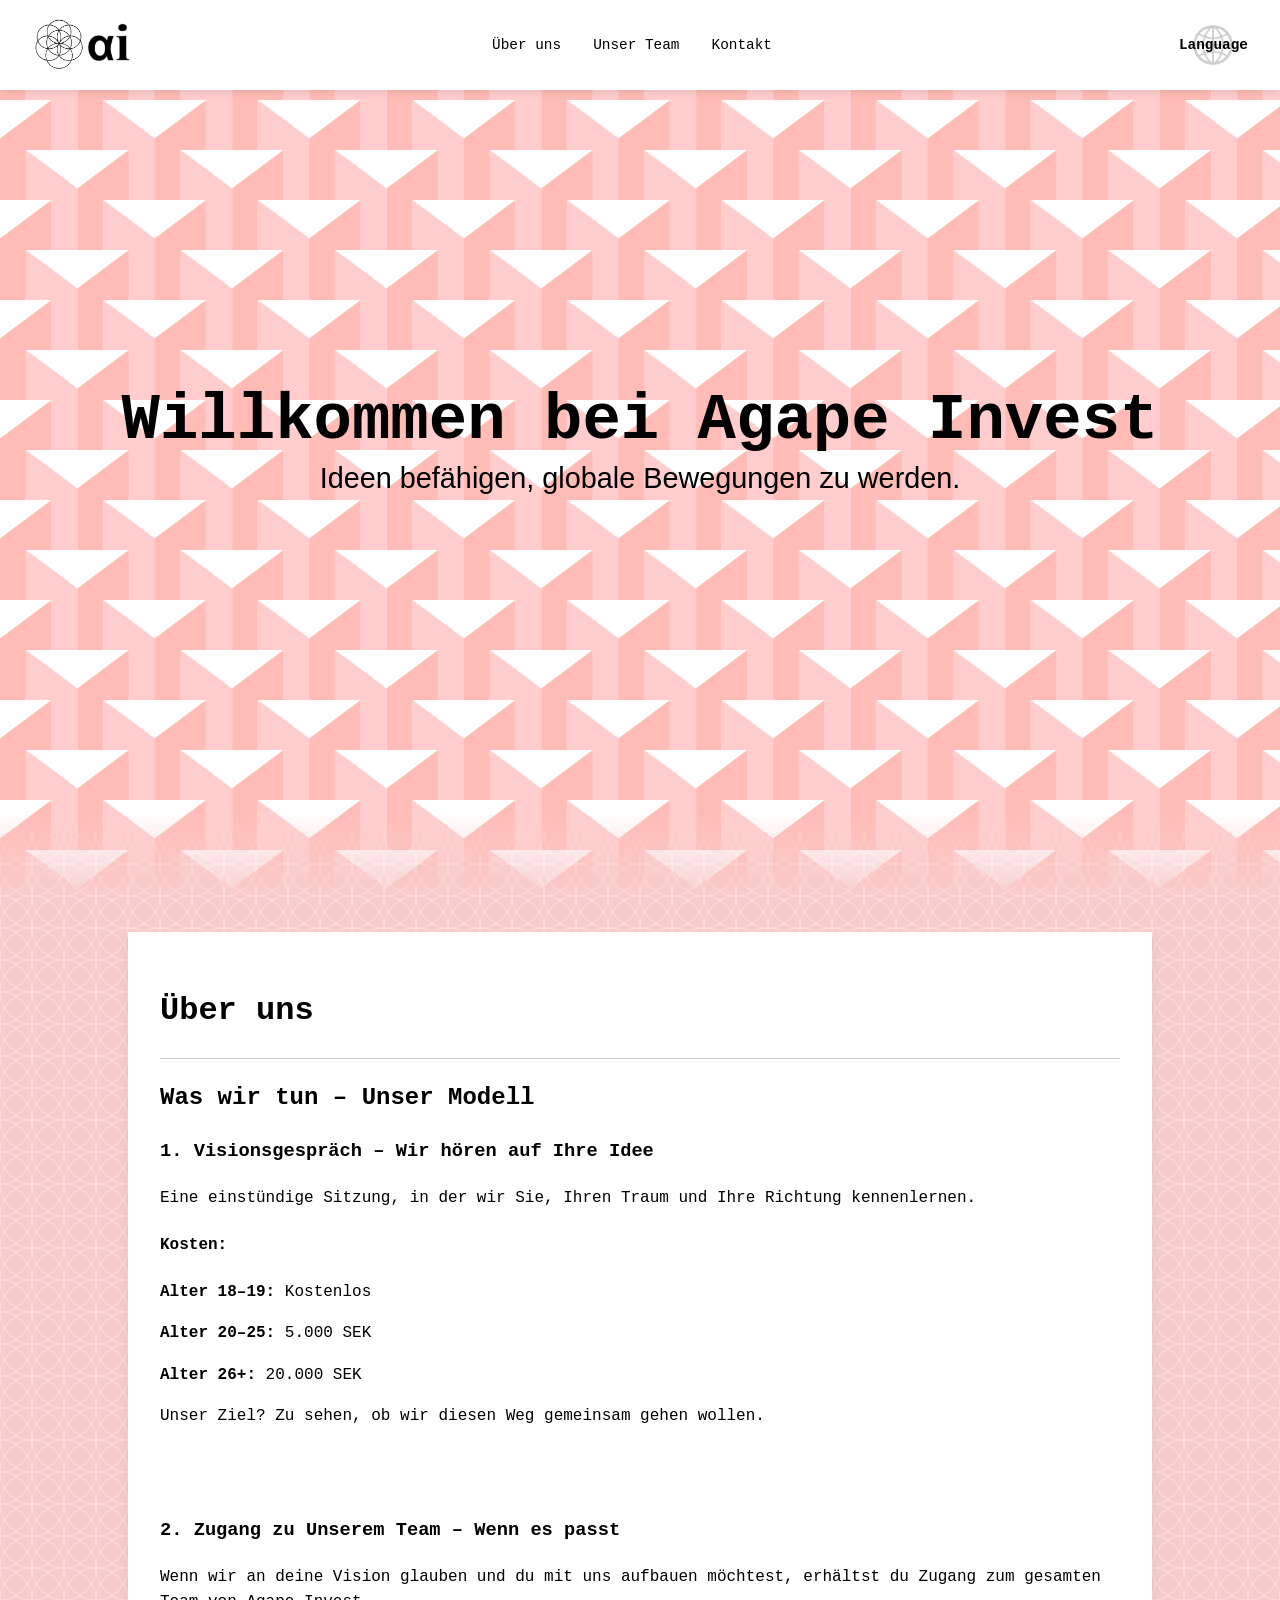
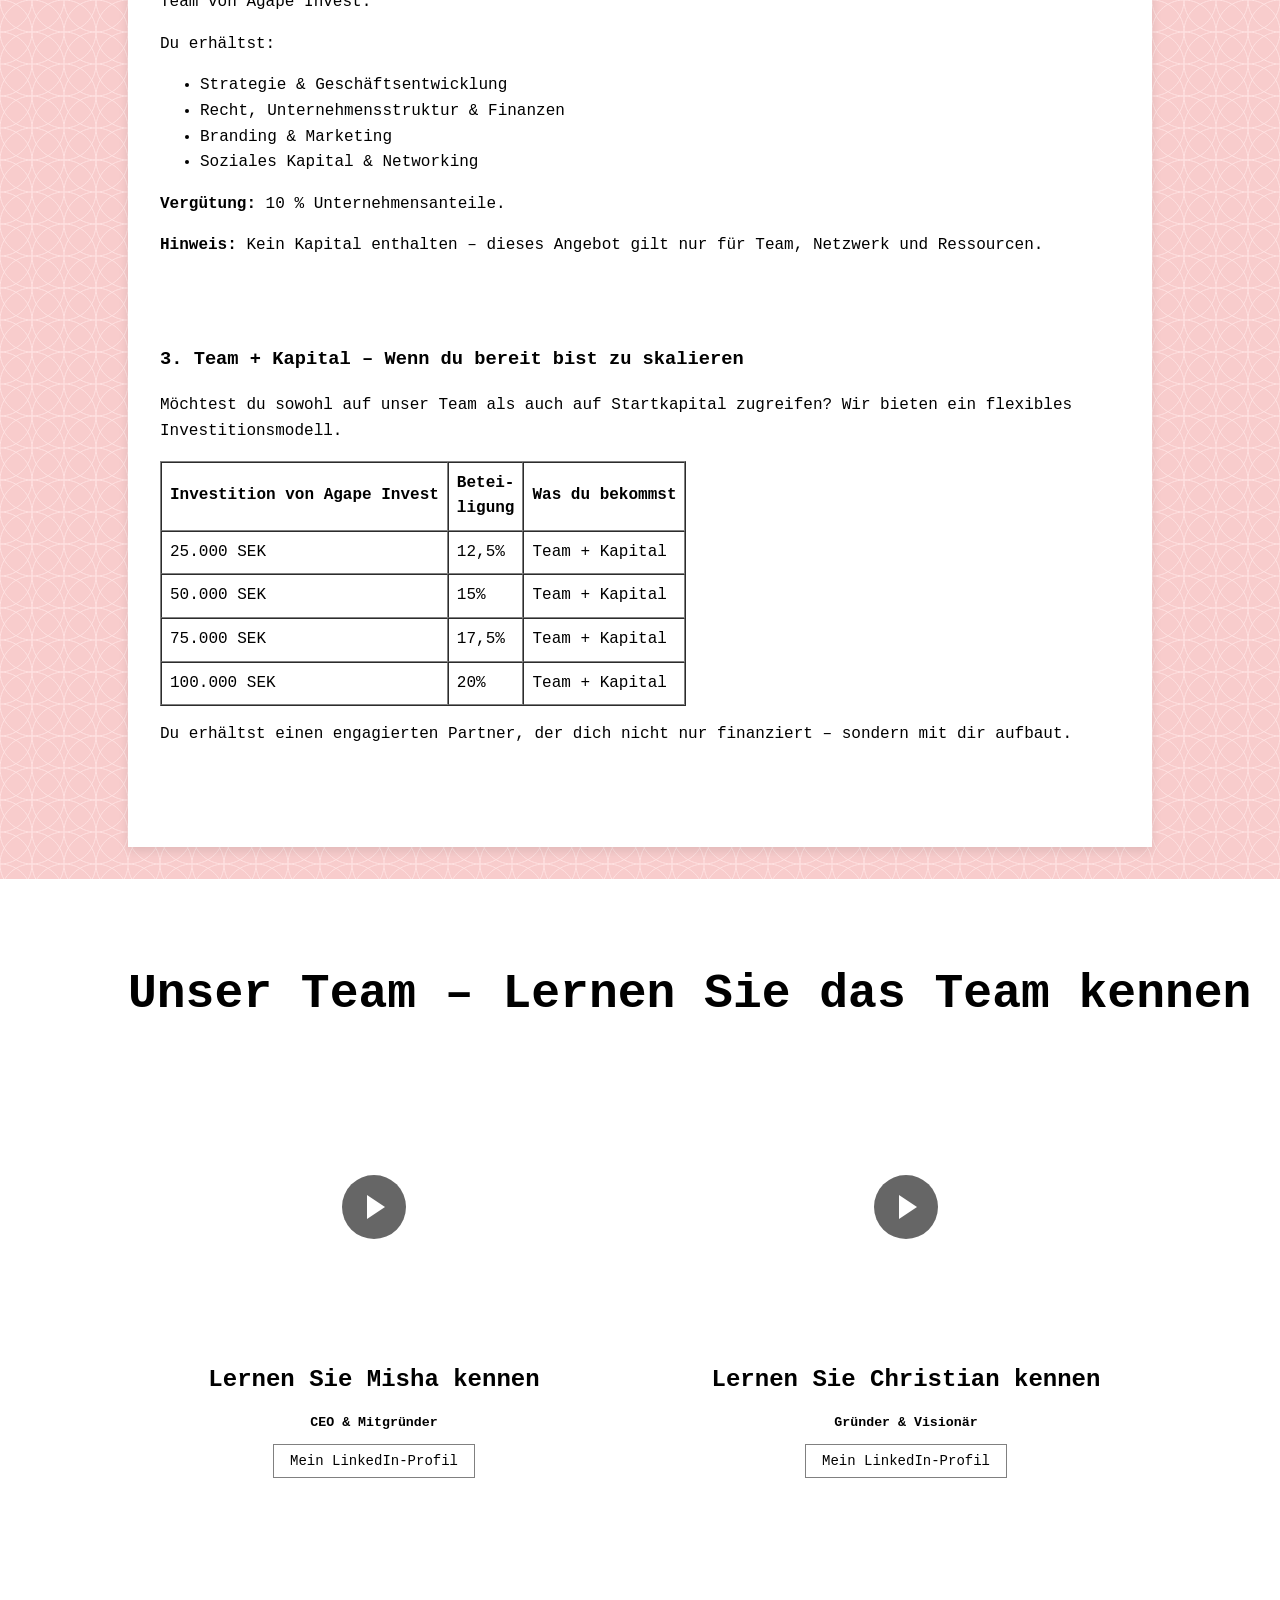
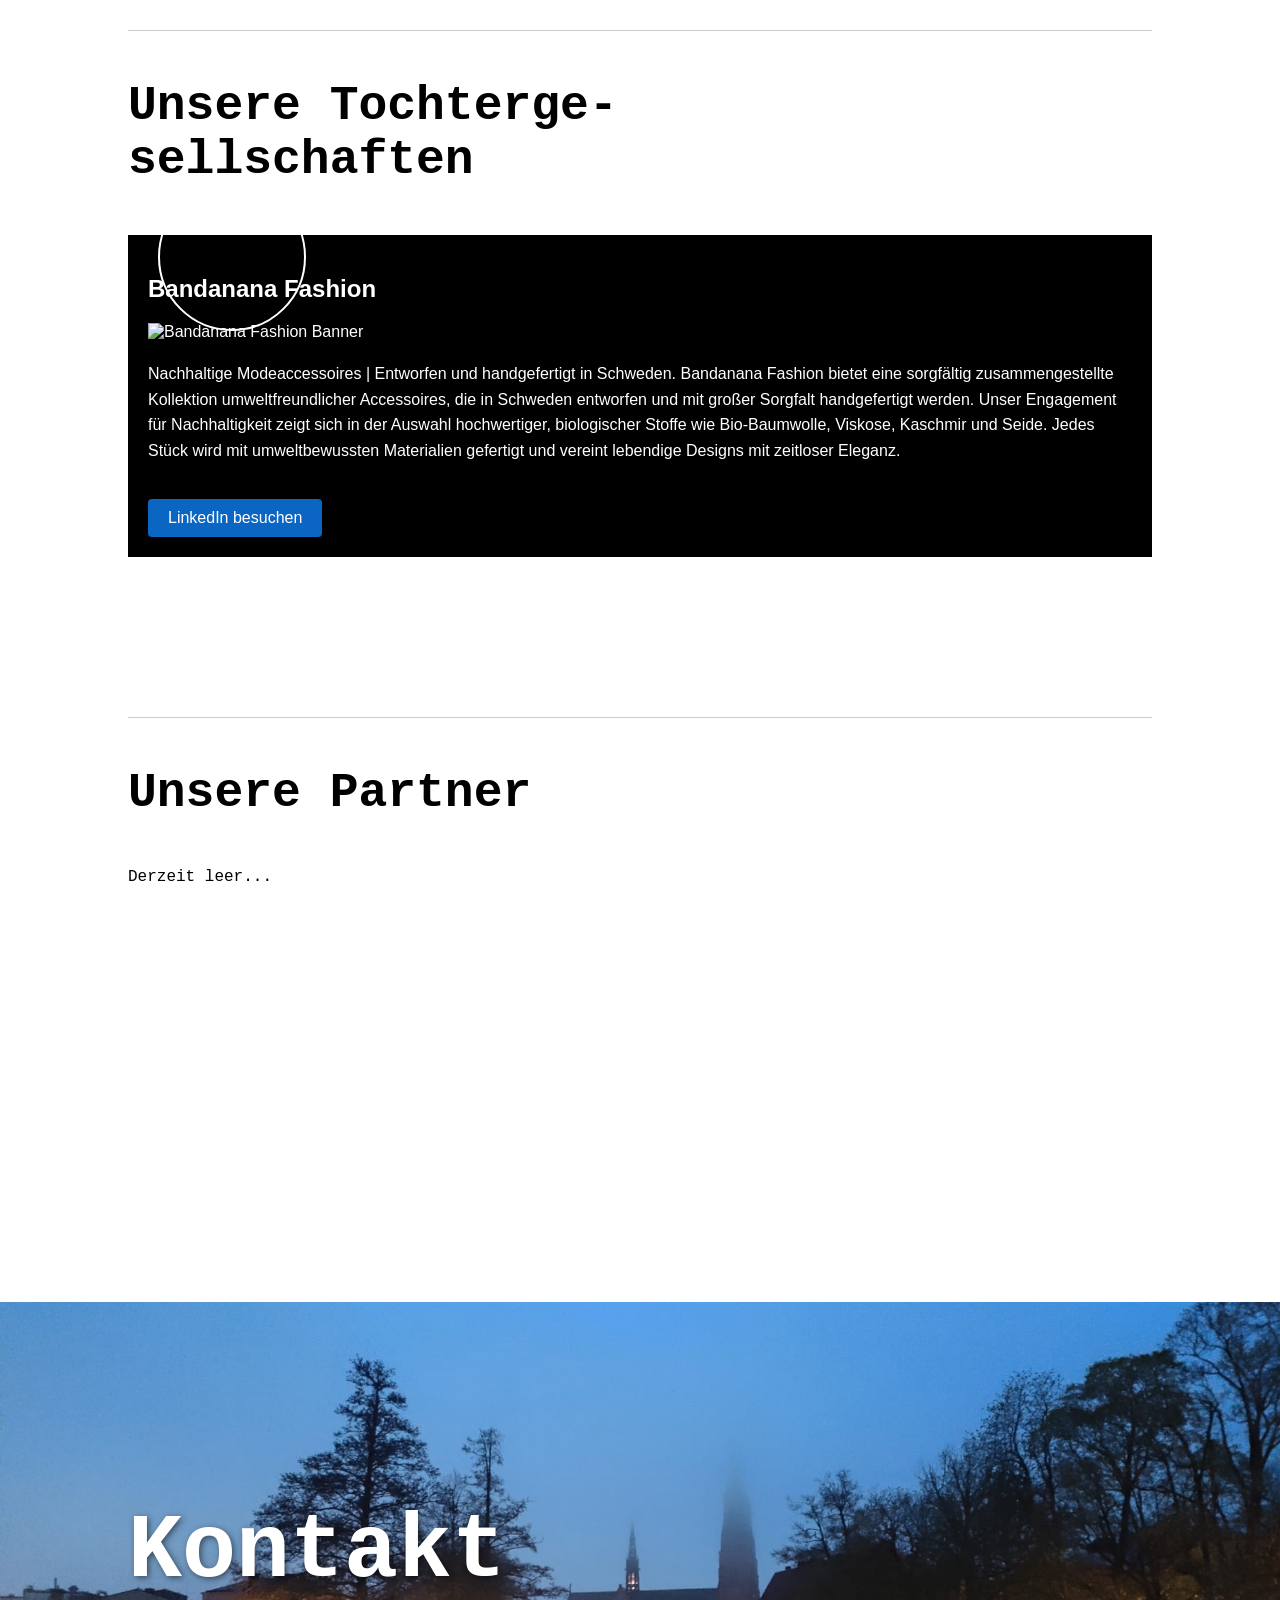
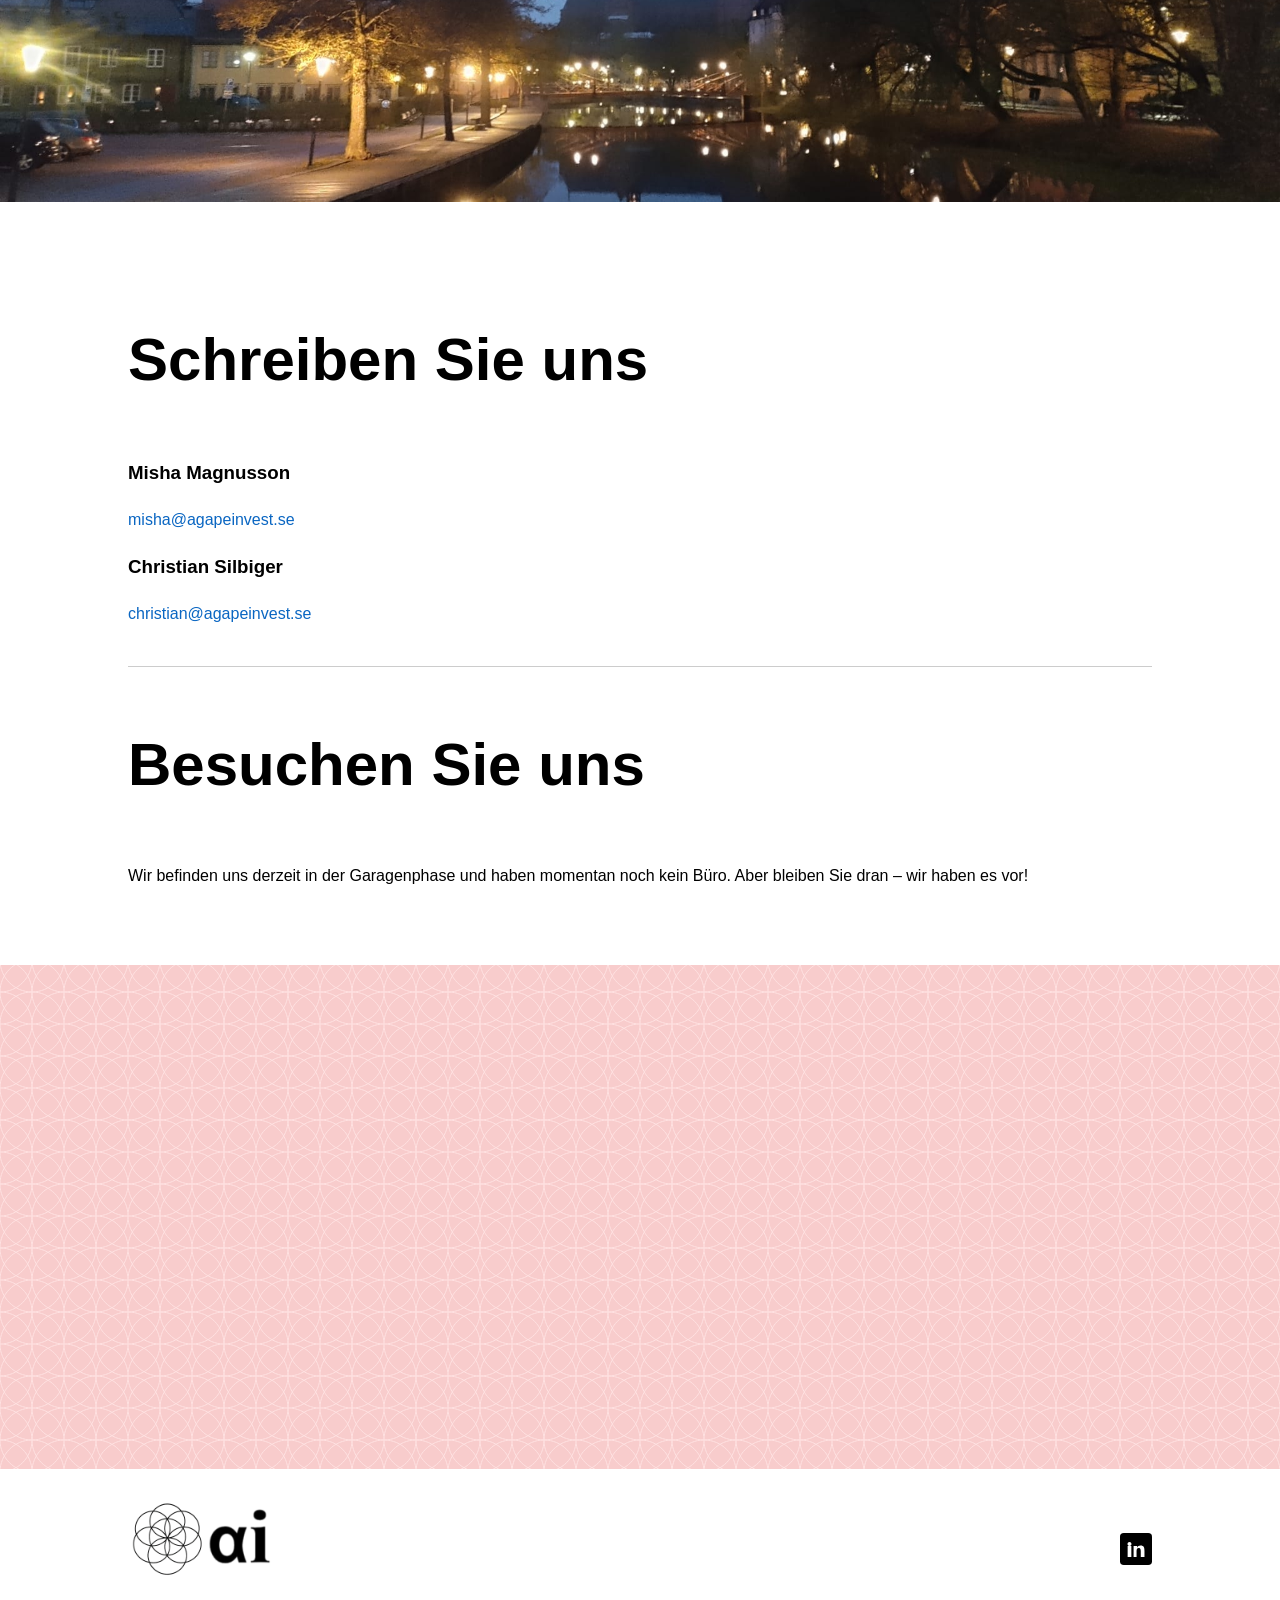
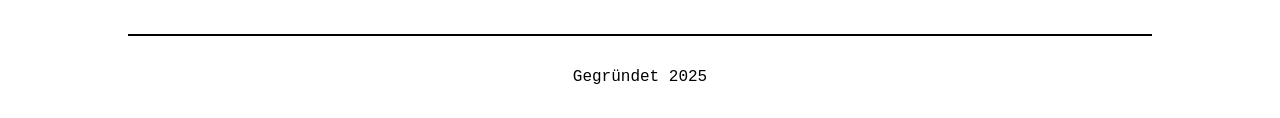
==== commit 732175f1: "should be better on mobile" ====
--- a/index-de.html
+++ b/index-de.html
@@ -23,7 +23,8 @@
       <nav id="nav">
         <div class="nav-images">
           <a href="" class="no-style">
-            <img id="seed-img" src="images/seedai.png" class="nav-logo">
+            <img id="seed-img-desktop" src="images/seedai.png" class="nav-logo desktop-only">
+            <img id="seed-img-mobile" src="images/seedai-mobile.png" class="nav-logo mobile-only">
           </a>
         </div>
         <div class="nav-links">
@@ -142,7 +143,7 @@
 
     <div class="content-box">
       <h1 id="about"> Über uns</h1>
-      <hr>
+      <hr style="border: none; border-top: 1px solid #ccc;">
 
       <h2>Was wir tun – Unser Modell</h2>
 
@@ -167,8 +168,8 @@
             <li>Branding & Marketing</li>
             <li>Soziales Kapital & Networking</li>
           </ul>
-          <p>📌 <strong>Vergütung:</strong> 10 % Unternehmensanteile.</p>
-          <p>📌 <strong>Hinweis:</strong> Kein Kapital enthalten – dieses Angebot gilt nur für Team, Netzwerk und Ressourcen.</p>
+          <p><strong>Vergütung:</strong> 10 % Unternehmensanteile.</p>
+          <p><strong>Hinweis:</strong> Kein Kapital enthalten – dieses Angebot gilt nur für Team, Netzwerk und Ressourcen.</p>
           <br><br>
         </section>
 
@@ -221,9 +222,8 @@
         <div class="team-container">
           <div class="team-member">
             <div class="video-wrapper">
-
-              <div class="video-hover-wrapper" data-video-id="C7T8dcr-il0">
-                <div class="video-placeholder" style="background-image: url('https://img.youtube.com/vi/C7T8dcr-il0/maxresdefault.jpg');">
+              <div class="video-hover-wrapper" data-video-id="YI1JapHDEtA">
+                <div class="video-placeholder" style="background-image: url('https://img.youtube.com/vi/YI1JapHDEtA/maxresdefault.jpg');">
                   <div class="play-icon-circle">
                     <div class="play-triangle"></div>
                   </div>
@@ -244,8 +244,8 @@
           <div class="team-member">
             <div class="video-wrapper">
 
-              <div class="video-hover-wrapper" data-video-id="n7OD3JF3KKk">
-                <div class="video-placeholder" style="background-image: url('https://img.youtube.com/vi/n7OD3JF3KKk/maxresdefault.jpg');">
+              <div class="video-hover-wrapper" data-video-id="Eh4mX9G4TJY">
+                <div class="video-placeholder" style="background-image: url('https://img.youtube.com/vi/Eh4mX9G4TJY/maxresdefault.jpg');">
                   <div class="play-icon-circle">
                     <div class="play-triangle"></div>
                   </div>
--- a/styles/style.css
+++ b/styles/style.css
@@ -31,9 +31,9 @@
   box-sizing: border-box;
   /* background-color: #ece9e9; */
   /* background-color: #ffffff; */
-  background-color: rgba(255, 255, 255, 0.6);
+  background-color: rgba(255, 255, 255, 1.0);
   padding: 2rem;
-  border-radius: 8px;
+  /* border-radius: 8px; */
   box-shadow: 0 4px 10px rgba(0,0,0,0.1);
   font-size: 1rem;
   line-height: 1.6;
--- a/styles/navbar/navbar.css
+++ b/styles/navbar/navbar.css
@@ -7,6 +7,7 @@
 
 /* Main nav layout */
 .nav-item {
+  font-size: 0.9rem;
   text-decoration: none;
   color: inherit;
   font-weight: 500;
@@ -56,9 +57,27 @@
 }
 
 .nav-logo {
-  width: 8vw;              /* Responsive width relative to viewport */
+  width: 110px;              /* Responsive width relative to viewport */
   height: auto;            /* Maintain aspect ratio */
   object-fit: contain;     /* Keeps image proportional */
+}
+
+/* Default: show desktop, hide mobile */
+.desktop-only {
+  display: block;
+}
+.mobile-only {
+  display: none;
+}
+
+/* On small screens: show mobile, hide desktop */
+@media (max-width: 768px) {
+  .desktop-only {
+    display: none;
+  }
+  .mobile-only {
+    display: block;
+  }
 }
 
 
@@ -77,7 +96,6 @@
   justify-content: center;
   gap: 2rem;
   margin-left: -1rem; /* shift the entire group 1rem to the left */
-
 }
 
 /* Align images to the left */
@@ -113,6 +131,6 @@
 
   /* Optional: reduce image size slightly */
   .nav-logo {
-    width: 20vw;
+    width: 50px;
   }
 }
--- a/styles/navbar/dropdown.css
+++ b/styles/navbar/dropdown.css
@@ -45,6 +45,14 @@
   display: flex;
   justify-content: center;
 }
+
+/* On mobile: Never show dropdown */
+@media (max-width: 768px) {
+  .dropdown:hover .menu {
+    display: none !important;
+  }
+}
+
 /* easier to hover language */
 .nav-language:hover .menu {
   display: flex;
--- a/styles/navbar/language.css
+++ b/styles/navbar/language.css
@@ -1,6 +1,5 @@
-
-
 .language-link {
+  font-size: 0.9rem;
   text-decoration: none;
   font-weight: bold;
   color: inherit;
@@ -49,3 +48,14 @@
     padding: 0.25rem;
   }
 }
+
+@media (max-width: 768px) {
+  .language-link {
+    font-size: 1px;
+  }
+
+  .lang-bg {
+    width: 1px;
+    height: 1px;
+  }
+}
--- a/styles/our-team/contact.css
+++ b/styles/our-team/contact.css
@@ -1,8 +1,11 @@
 /* Banner Section */
 #contact-banner {
   background-image: url("../../images/uppsala.jpeg");
+  background-color: white;
   background-size: cover;
-  background-position: center -575px;
+  /* background-position: center -575px; */
+  background-position: center;
+  background-repeat: no-repeat;
   align-content: center ;
   width: 100%;
   height: 500px;
